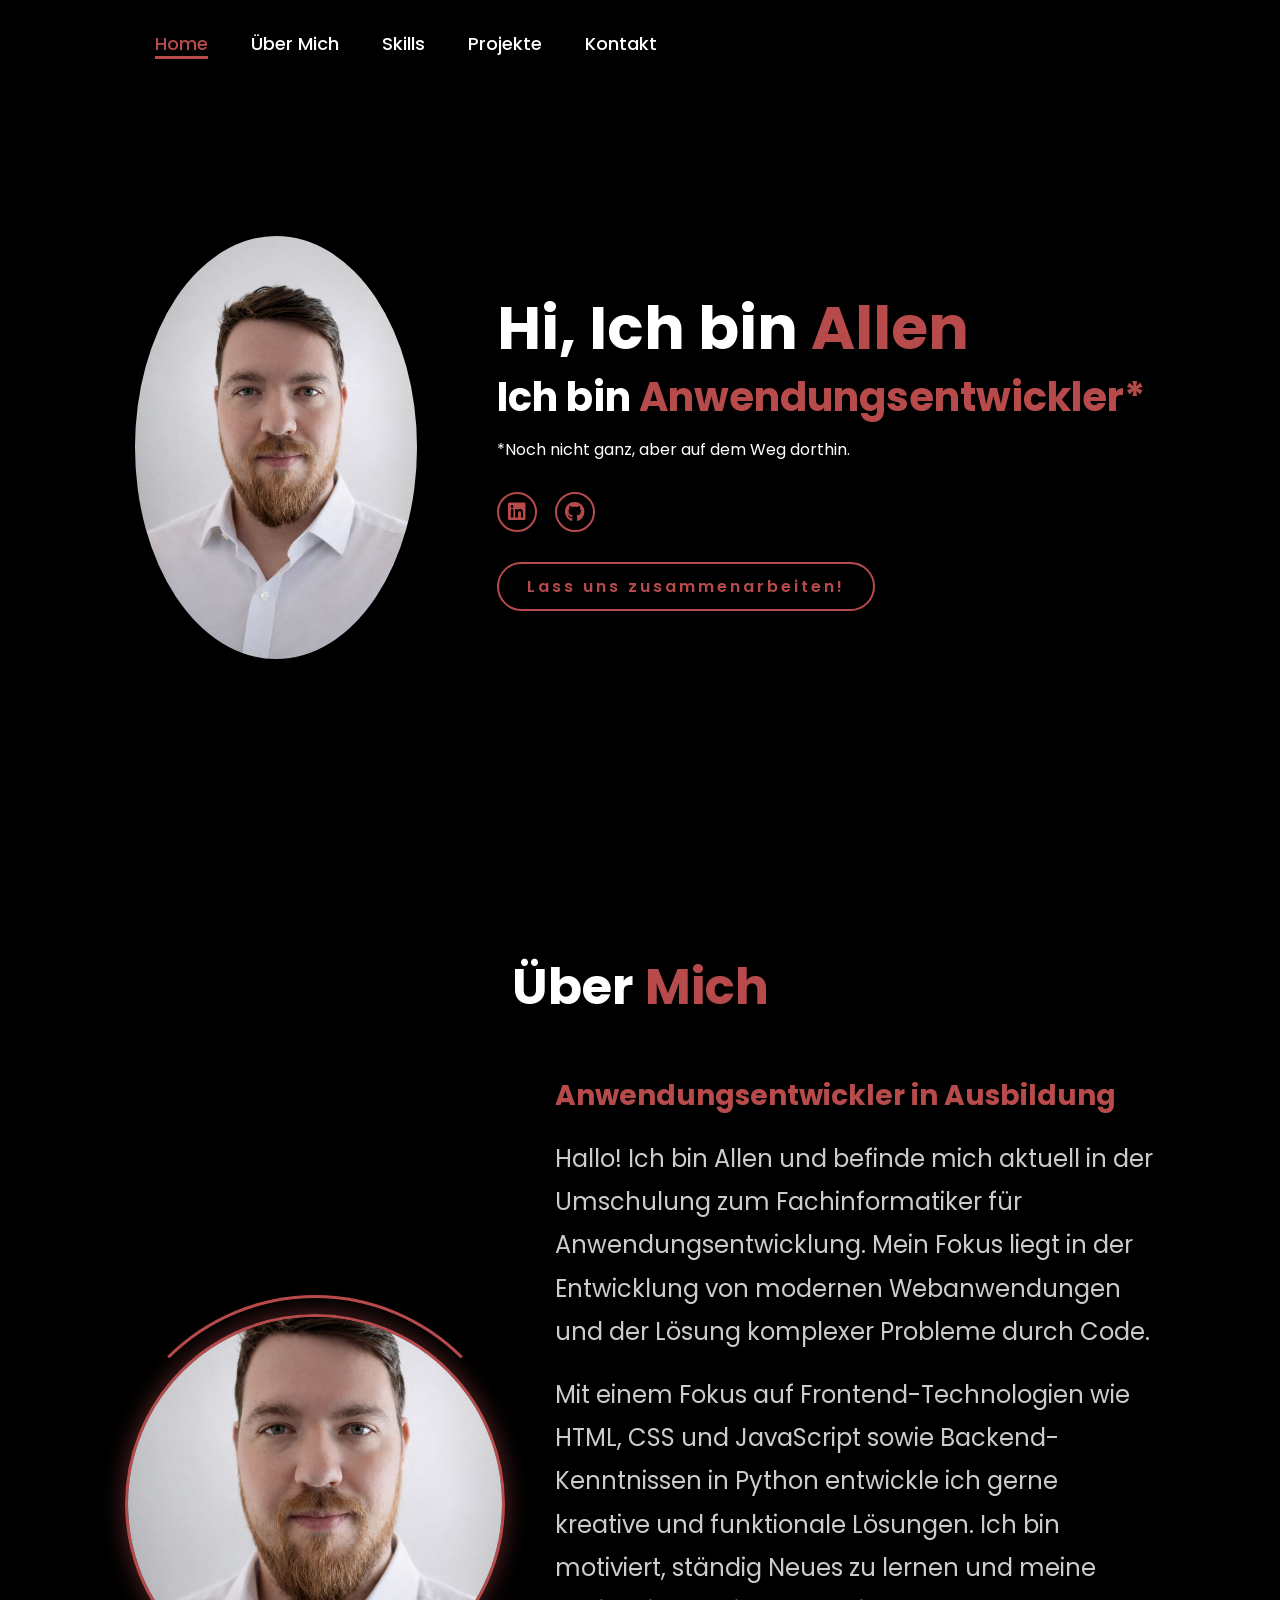
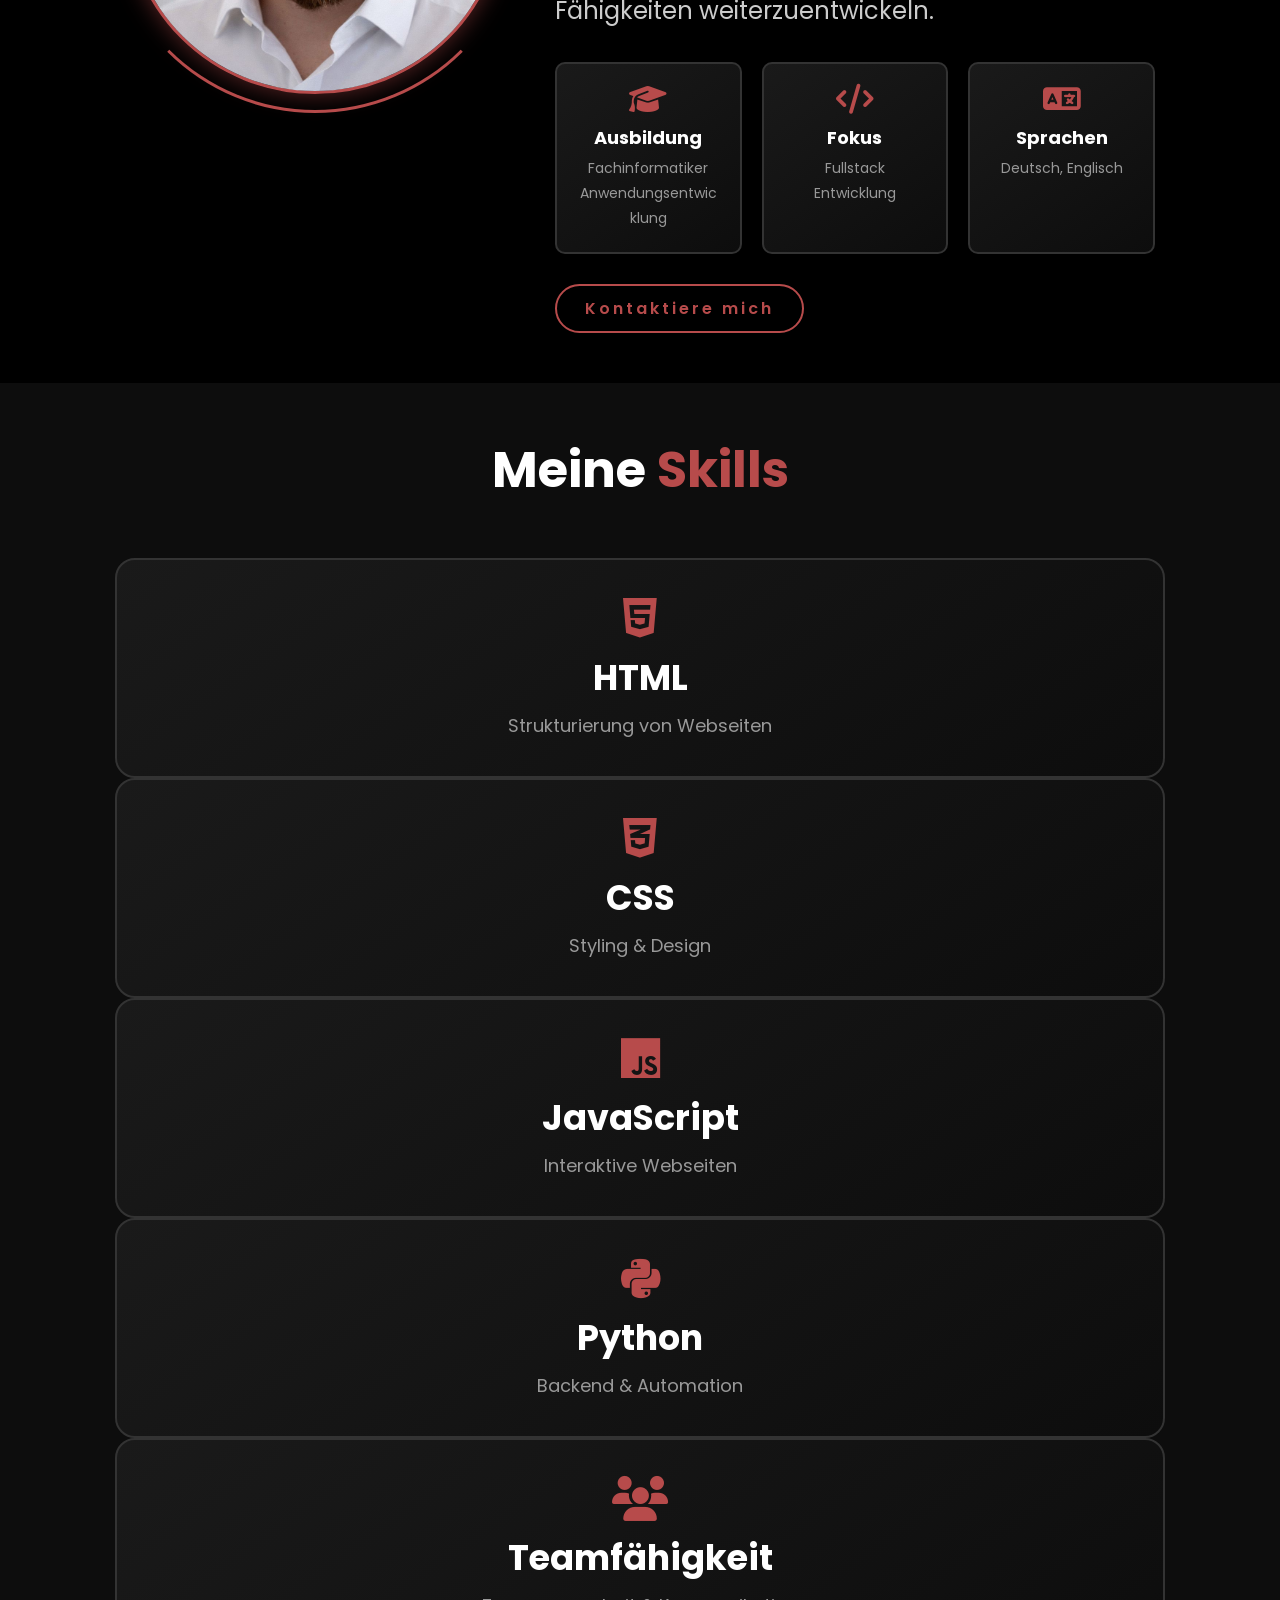
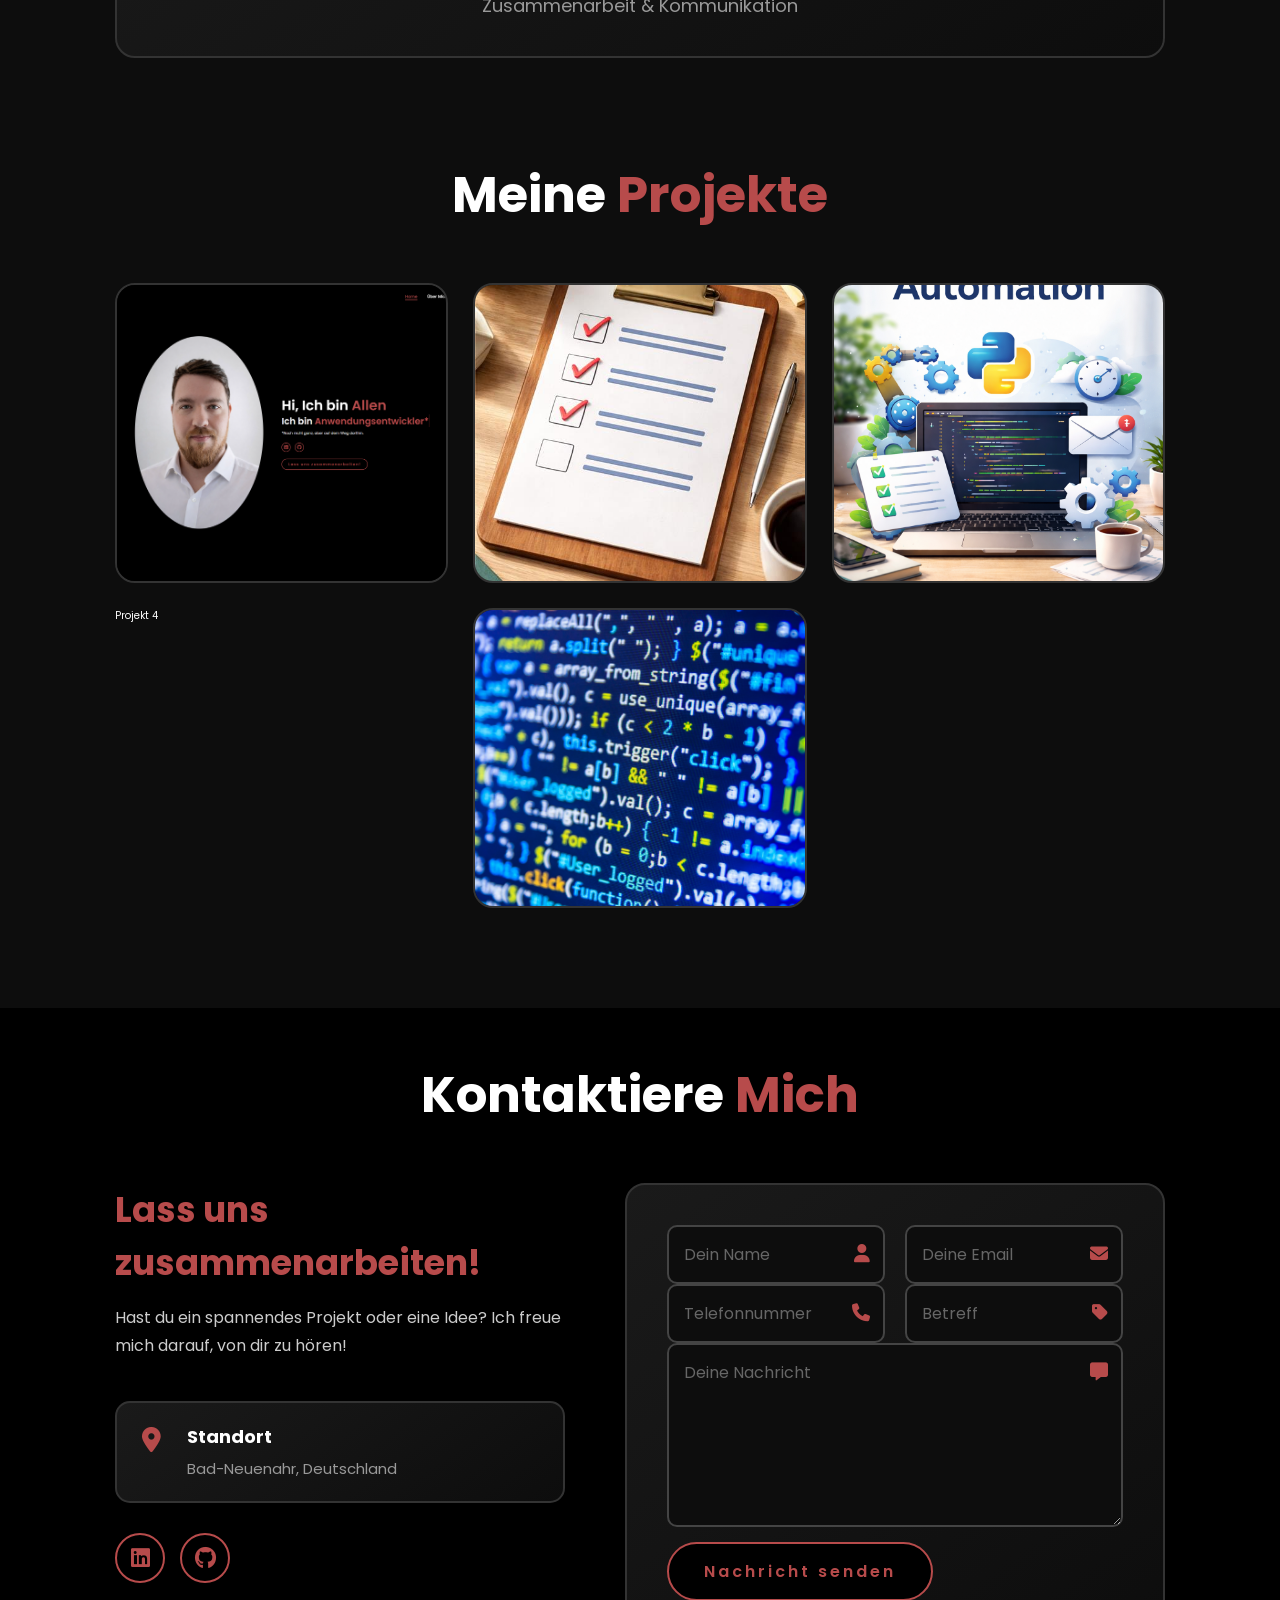
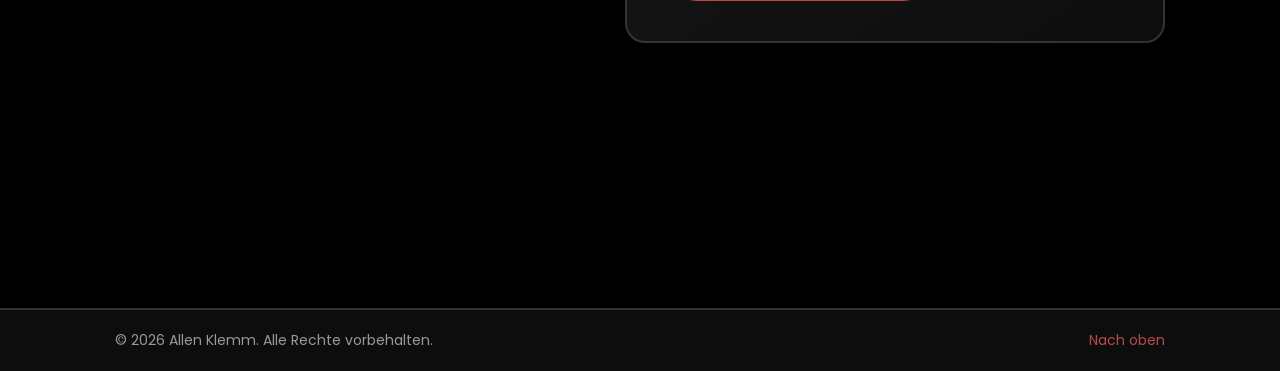
==== index.html @ 0c4bc0e6 "Update project details for AI News Scraper and remove commented logo link" ====
<!DOCTYPE html>
<html lang="de">
    
<head>
    <meta charset="UTF-8">
    <!-- Cookiebot -->
    <script id="Cookiebot" src="https://consent.cookiebot.com/uc.js" data-cbid="4f37562c-a52e-4c9e-8293-e21e7a0b76b9" data-blockingmode="auto" type="text/javascript"></script>
        <!-- Google tag (gtag.js) -->
    <script async src="https://www.googletagmanager.com/gtag/js?id=G-0ZQT8N6VKH"></script>
    <script>
    window.dataLayer = window.dataLayer || [];
    function gtag(){dataLayer.push(arguments);}
    gtag('js', new Date());

    gtag('config', 'G-0ZQT8N6VKH');
</script>
    <meta name="viewport" content="width=device-width, initial-scale=1.0">
    <link rel="stylesheet" href="https://cdnjs.cloudflare.com/ajax/libs/font-awesome/6.5.2/css/all.min.css">
    <link rel="stylesheet" href="style.css">
    <title>Portfolio Website</title>
</head>
<body>
    <header>
         <!-- <a href="#" class="logo">Allen</a> -->

        <nav>
            <a href="#home" class="active">Home</a>
            <a href="#about" >Über Mich</a>
            <a href="#skills" >Skills</a>
            <a href="#projekte" >Projekte</a>
            <a href="#kontakt" >Kontakt</a>
        </nav>
    </header>
    <section class="home" id="home">
        <div class="home-img">
            <img src="Resources/hero.jpg" alt="">
        </div>
        <div class="home-content">
            <h1>Hi, Ich bin <span>Allen</span></h1>
            <h3 class="typing-text">Ich bin <span></span></h3>
            <p>*Noch nicht ganz, aber auf dem Weg dorthin.</p>
            <div class="social-icons">
                <a href="https://www.linkedin.com/in/allen-klemm-3b681b373/" target="_blank"><i class="fa-brands fa-linkedin"></i></a>
                <a href="https://github.com/Voidelele" target="_blank"><i class="fa-brands fa-github"></i></a>
                <!-- <a href="#"><i class="fa-brands fa-x-twitter"></i></a>
                <a href="#"><i class="fa-brands fa-instagram"></i></a> -->
            </div>
            <a href="#kontakt" class="btn">Lass uns zusammenarbeiten!</a>
        </div>
    </section>

    <!-- ==================== Über Mich Section ==================== -->
    <section class="about" id="about">
        <h2 class="heading">Über <span>Mich</span></h2>
        
        <div class="about-container">
            <div class="about-img">
                <img src="Resources/hero.jpg" alt="Über mich">
                <span class="circle-spin"></span>
            </div>
            
            <div class="about-content">
                <h3>Anwendungsentwickler in Ausbildung</h3>
                <p>
                    Hallo! Ich bin Allen und befinde mich aktuell in der Umschulung zum Fachinformatiker 
                    für Anwendungsentwicklung. Mein Fokus liegt in der Entwicklung von modernen 
                    Webanwendungen und der Lösung komplexer Probleme durch Code.
                </p>
                <p>
                    Mit einem Fokus auf Frontend-Technologien wie HTML, CSS und JavaScript sowie 
                    Backend-Kenntnissen in Python entwickle ich gerne kreative und funktionale Lösungen. 
                    Ich bin motiviert, ständig Neues zu lernen und meine Fähigkeiten weiterzuentwickeln.
                </p>
                
                <div class="about-info">
                    <div class="info-box">
                        <i class="fa-solid fa-graduation-cap"></i>
                        <h4>Ausbildung</h4>
                        <p>Fachinformatiker Anwendungsentwicklung</p>
                    </div>
                    <div class="info-box">
                        <i class="fa-solid fa-code"></i>
                        <h4>Fokus</h4>
                        <p>Fullstack Entwicklung</p>
                    </div>
                    <div class="info-box">
                        <i class="fa-solid fa-language"></i>
                        <h4>Sprachen</h4>
                        <p>Deutsch, Englisch</p>
                    </div>
                </div>
                
                <a href="#kontakt" class="btn">Kontaktiere mich</a>
            </div>
        </div>
    </section>

        <!-- Skills Section -->
    <section class="skills" id="skills">
        <h2 class="heading">Meine <span>Skills</span></h2>
        <div class="skill-card" data-percentage="60">
            <div class="card-inner">
                <div class="card-front">
                    <i class="fa-brands fa-html5"></i>
                    <h3>HTML</h3>
                    <p>Strukturierung von Webseiten</p>
                </div>
                <div class="card-back">
                    <div class="percentage-circle" style="--percentage: 60">
                        <svg width="120" height="120">
                            <circle class="circle-bg" cx="50" cy="50" r="45"></circle>
                            <circle class="circle-progress" cx="50" cy="50" r="45"></circle>
                        </svg>
                        <div class="percentage-text">60%</div>
                    </div>
                    <h3>HTML</h3>
                </div>
            </div>
        </div>
            <div class="skill-card" data-percentage="60">
                <div class="card-inner">
                    <div class="card-front">
                        <i class="fa-brands fa-css3-alt"></i>
                        <h3>CSS</h3>
                        <p>Styling & Design</p>
                    </div>
                    <div class="card-back">
                        <div class="percentage-circle" style="--percentage: 60">
                            <svg width="120" height="120">
                                <circle class="circle-bg" cx="50" cy="50" r="45"></circle>
                                <circle class="circle-progress" cx="50" cy="50" r="45"></circle>
                            </svg>
                            <div class="percentage-text">60%</div>
                        </div>
                        <h3>CSS</h3>
                    </div>
                </div>
            </div>
        <div class="skill-card" data-percentage="30">
            <div class="card-inner">
                <div class="card-front">
                    <i class="fa-brands fa-js"></i>
                    <h3>JavaScript</h3>
                    <p>Interaktive Webseiten</p>
                </div>
                <div class="card-back">
                    <div class="percentage-circle" style="--percentage:300">
                        <svg width="120" height="120">
                            <circle class="circle-bg" cx="50" cy="50" r="45"></circle>
                            <circle class="circle-progress" cx="50" cy="50" r="45"></circle>
                        </svg>
                        <div class="percentage-text">30%</div>
                    </div>
                    <h3>JavaScript</h3>
                </div>
            </div>
        </div>
        <div class="skill-card" data-percentage="75">
            <div class="card-inner">
                <div class="card-front">
                    <i class="fa-brands fa-python"></i>
                    <h3>Python</h3>
                    <p>Backend & Automation</p>
                </div>
                <div class="card-back">
                    <div class="percentage-circle" style="--percentage: 75">
                        <svg width="120" height="120">
                            <circle class="circle-bg" cx="50" cy="50" r="45"></circle>
                            <circle class="circle-progress" cx="50" cy="50" r="45"></circle>
                        </svg>
                        <div class="percentage-text">75%</div>
                    </div>
                    <h3>Python</h3>
                </div>
            </div>
        </div>
        <div class="skill-card" data-percentage="90">
            <div class="card-inner">
                <div class="card-front">
                    <i class="fa-solid fa-users"></i>
                    <h3>Teamfähigkeit</h3>
                    <p>Zusammenarbeit & Kommunikation</p>
                </div>
                <div class="card-back">
                    <div class="percentage-circle" style="--percentage: 90">
                        <svg width="120" height="120">
                            <circle class="circle-bg" cx="50" cy="50" r="45"></circle>
                            <circle class="circle-progress" cx="50" cy="50" r="45"></circle>
                        </svg>
                        <div class="percentage-text">90%</div>
                    </div>
                    <h3>Teamfähigkeit</h3>
                </div>
                
            </div>
        </div>
    </section>
    <!-- ==================== Projekte Section ==================== -->
    <section class="projekte" id="projekte">
        <h2 class="heading">Meine <span>Projekte</span></h2>
        
        <div class="projekte-container">
            <!-- Projekt 1 -->
            <div class="projekt-box">
                <img src="Resources/portfolio.png" alt="Projekt 1">
                <div class="projekt-layer">
                    <h4>Portfolio Website</h4>
                    <p>Eine moderne Portfolio-Website mit responsivem Design, entwickelt mit HTML, CSS und JavaScript.</p>
                    <div class="projekt-links">
                        <a href="https://voidelele.github.io/Portfolio/"><i class="fa-solid fa-link"></i></a>
                        <a href="https://github.com/Voidelele/Portfolio"><i class="fa-brands fa-github"></i></a>
                    </div>
                </div>
            </div>
            
            <!-- Projekt 2 -->
            <div class="projekt-box">
                <img src="Resources/todo.png" alt="Projekt 2">
                <div class="projekt-layer">
                    <h4>To-Do App</h4>
                    <p>Eine interaktive To-Do Liste mit lokaler Speicherung, erstellt mit JavaScript und modernem CSS.</p>
                    <div class="projekt-links">
                        <a href="#"><i class="fa-solid fa-link"></i></a>
                        <a href="#"><i class="fa-brands fa-github"></i></a>
                    </div>
                </div>
            </div>
            
            <!-- Projekt 3 -->
            <div class="projekt-box">
                <img src="Resources/python_automation_app.png" alt="Projekt 3">
                <div class="projekt-layer">
                    <h4>Python Automation</h4>
                    <p>Automatisierungs-Scripts für wiederkehrende Aufgaben, entwickelt mit Python.</p>
                    <div class="projekt-links">
                        <a href="#"><i class="fa-solid fa-link"></i></a>
                        <a href="#"><i class="fa-brands fa-github"></i></a>
                    </div>
                </div>
            </div>
            
                Projekt 4 
                <div class="projekt-box">
                <img src="codecode.webp" alt="Projekt 4">
                <div class="projekt-layer">
                    <h4>AI News Scraper</h4>
                    <p>Automatisiertes Python-Tool zur täglichen Aggregation und Filterung von KI-News aus 7 RSS-Quellen. Intelligente Keyword-basierte Filterung, HTML-Parsing und chronologische Sortierung. Geplante Erweiterung um PDF-Export und Text-to-Speech für Podcast-Format.</p>
                    <div class="projekt-links">
                        <a href="#"><i class="fa-solid fa-link"></i></a>
                        <a href="#"><i class="fa-brands fa-github"></i></a>
                    </div>
                </div>
            </div>
            
            <!-- Projekt 5 -->
            <!-- <div class="projekt-box">
                <img src="codecode.webp" alt="Projekt 5">
                <div class="projekt-layer">
                    <h4>Restaurant Website</h4>
                    <p>Eine elegante Restaurant-Website mit Menü, Reservierungssystem und Galerie.</p>
                    <div class="projekt-links">
                        <a href="#"><i class="fa-solid fa-link"></i></a>
                        <a href="#"><i class="fa-brands fa-github"></i></a>
                    </div>
                </div> -->
            </div>
            
            <!-- Projekt 6 -->
            <!-- <div class="projekt-box">
                <img src="codecode.webp" alt="Projekt 6">
                <div class="projekt-layer">
                    <h4>Quiz Game</h4>
                    <p>Ein interaktives Quiz-Spiel mit verschiedenen Kategorien und Score-Tracking.</p>
                    <div class="projekt-links">
                        <a href="#"><i class="fa-solid fa-link"></i></a>
                        <a href="#"><i class="fa-brands fa-github"></i></a>
                    </div>
                </div>
            </div> -->
        </div>
    </section>
    <!-- ==================== Kontakt Section ==================== -->
    <section class="kontakt" id="kontakt">
        <h2 class="heading">Kontaktiere <span>Mich</span></h2>
        
        <div class="kontakt-container">
            <div class="kontakt-info">
                <h3>Lass uns zusammenarbeiten!</h3>
                <p>Hast du ein spannendes Projekt oder eine Idee? Ich freue mich darauf, von dir zu hören!</p>
                
                <div class="info-items">
                     <!-- <div class="info-item">
                        <i class="fa-solid fa-envelope"></i>
                        <div>
                            <h4>Email</h4>
                            <p>deine.email@example.com</p>
                        </div> 
                    </div> -->
                    
                    <!-- <div class="info-item">
                        <i class="fa-solid fa-phone"></i>
                        <div>
                            <h4>Telefon</h4>
                            <p>+49 123 456789</p>
                        </div>
                    </div> -->
                    
                    <div class="info-item">
                        <i class="fa-solid fa-location-dot"></i>
                        <div>
                            <h4>Standort</h4>
                            <p>Bad-Neuenahr, Deutschland</p>
                        </div>
                    </div>
                </div>
                
                <div class="kontakt-social">
                    <a href="https://www.linkedin.com/in/allen-klemm-3b681b373/" target="_blank"><i class="fa-brands fa-linkedin"></i></a>
                    <a href="https://github.com/Voidelele" target="_blank"><i class="fa-brands fa-github"></i></a>
                    <!-- <a href="#"><i class="fa-brands fa-x-twitter"></i></a>
                    <a href="#"><i class="fa-brands fa-instagram"></i></a> -->
                </div>
            </div>

            <div class="kontakt-form">
                <form action="https://formspree.io/f/mdaggqqa" method="POST" autocomplete="on"></form>
                    <div class="input-group">
                        <div class="input-box">
                            <input type="text" name="name" autocomplete="name" placeholder="Dein Name" required>
                            <i class="fa-solid fa-user"></i>
                        </div>
                        
                        <div class="input-box">
                            <input type="email" name="email" autocomplete="email" placeholder="Deine Email" required>
                            <i class="fa-solid fa-envelope"></i>
                        </div>
                    </div>
                    
                    <div class="input-group">
                        <div class="input-box">
                            <input type="tel" name="phone" autocomplete="tel" placeholder="Telefonnummer">
                            <i class="fa-solid fa-phone"></i>
                        </div>
                        
                        <div class="input-box">
                            <input type="text" name="subject" autocomplete="off" placeholder="Betreff">
                            <i class="fa-solid fa-tag"></i>
                        </div>
                    </div>
                    
                    <div class="input-box textarea-box">
                        <textarea name="message" placeholder="Deine Nachricht" rows="6" required></textarea>
                        <i class="fa-solid fa-message"></i>
                    </div>
                    
                    <button type="submit" class="btn">Nachricht senden</button>
                </form>
            </div>  
        </div>
    </section>
    
    <!-- ==================== Footer ==================== -->
    <footer class="footer">
        <div class="footer-content">
            <p>&copy; 2026 Allen Klemm. Alle Rechte vorbehalten.</p>
            <div class="footer-links">
                <a href="#home">Nach oben</a>
            </div>
        </div>
    </footer>
<script>
        // Prevent default link behavior
        document.querySelectorAll('nav a').forEach(link => {
            link.addEventListener('click', function(e) {
                e.preventDefault();
                const targetId = this.getAttribute('href');
                const targetSection = document.querySelector(targetId);
                
                if (targetSection) {
                    targetSection.scrollIntoView({ behavior: 'smooth' });
                }
            });
        });
        
        // Für Touch-Geräte: Toggle beim Antippen
        document.querySelectorAll('.skill-card').forEach(card => {
            card.addEventListener('click', function() {
                if (window.innerWidth <= 768) {
                    this.classList.toggle('flipped');
                }
            });
        });
        
        // Active Navigation beim Scrollen
        const sections = document.querySelectorAll('section');
        const navLinks = document.querySelectorAll('nav a');
        
        window.addEventListener('scroll', () => {
            let current = '';
            
            sections.forEach(section => {
                const sectionTop = section.offsetTop;
                const sectionHeight = section.clientHeight;
                
                if (scrollY >= (sectionTop - 200)) {
                    current = section.getAttribute('id');
                }
            });
            
            navLinks.forEach(link => {
                link.classList.remove('active');
                if (link.getAttribute('href').includes(current)) {
                    link.classList.add('active');
                }
            });
        });
    </script>
</body>
</html>
</body>
</html>
---- style.css ----
@import url('https://fonts.googleapis.com/css2?family=Poppins:wght@100;200;300;400;500;600&display=swap');

*{
    margin: 0;
    padding: 0;
    box-sizing: border-box;
    text-decoration: none;
    border: none;
    outline: none;
    font-family: 'Poppins', sans-serif;
}

html{
    font-size: 62.5%;
    scroll-behavior: smooth;
}

body{
    width: 100%;
    height: 100vh;
    overflow-x: hidden;
    background-color: black;
    color: white;
}

header{
    margin-top: 20px;
    position: fixed;
    top: 0;
    left: 0;
    width: 100%;
    padding: 1rem 9%;
    background-color: transparent;
    filter: drop-shadow(10px);
    display: flex;
    justify-content: space-between;
    align-items: center;
    z-index: 100;
}

.logo{
    font-size: 3rem;
    color: #b74b4b;
    font-weight: 800;
    cursor: pointer;
    transition: 0.5s ease;
}

.logo:hover{
    transform: scale(1.1);
}

nav a{
    font-size: 1.8rem;
    color: white;
    margin-left: 4rem;
    font-weight: 500;
    transition: 0.3s ease;
    border-bottom: 3px solid transparent;
}

nav a:hover,
nav a.active{
    color: #b74b4b;
    border-bottom: 3px solid #b74b4b;
}

@media(max-width:995px){
    nav{
        position: absolute;
        display: none;
        top: 0;
        right: 0;
        width: 40%;
        border-left: 3px solid #b74b4b;
        border-bottom: 3px solid #b74b4b;
        border-bottom-left-radius: 2rem;
        padding: 1rem solid;
        background-color: #161616;
        border-top: 0.1rem solid rgba(0,0,0,0.1);
    }

    nav.active{
        display: block;
    }

    nav a{
        display: block;
        font-size: 2rem;
        margin: 3rem 0;
    }

    nav a:hover,
    nav a.active{
        padding: 1rem;
        border-radius: 0.5rem;
        border-bottom: 0.5rem solid #b74b4b;
    }
}

section{
    min-height: 100vh;
    padding: 5rem 9% 5rem;
}

.home{
    display: flex;
    justify-content: center;
    align-items: center;
    gap: 8rem;
    background-color: black;
}

.home .home-content h1{
    font-size: 6rem;
    font-weight: 700;
    line-height: 1.3;
}

span{
    color: #b74b4b;
}

.home-content h3{
    font-size: 4rem;
    margin-bottom: 1rem;
    font-weight: 700;
}

.home-content p{
    font-size: 1.6rem;
}

.home-img{
    border-radius: 50%;
}

.home-img img{
    position: relative;
    width: 22vw;
    border-radius: 50%;
    box-shadow: 0 0 25px solid #b74b4b;
    cursor: pointer;
    transition: 0.2s linear;
}

.home-img img:hover{
    font-size: 1.8rem;
    font-weight: 500;
}

.social-icons a{
    display: inline-flex;
    justify-content: center;
    align-items: center;
    width: 4rem;
    height: 4rem;
    background-color: transparent;
    border: 0.2rem solid #b74b4b;
    font-size: 2rem;
    border-radius: 50%;
    margin: 3rem 1.5rem 3rem 0;
    transition: 0.3s ease;
    color: #b74b4b;
}

.social-icons a:hover{
    color: black;
    transform: scale(1.3) translateY(-5px);
    background-color: #b74b4b;
    box-shadow: 0  0 25px #b74b4b;
}

.btn{
    display: inline-block;
    padding: 1rem 2.8rem;
    background-color: black;
    border-radius: 4rem;
    font-size: 1.6rem;
    color: #b74b4b;
    letter-spacing: 0.3rem;
    font-weight: 600;
    border: 2px solid #b74b4b;
    transition: 0.3s ease;
    cursor: pointer;
}

.btn:hover{
    transform: scale3d(1.03);
    background-color: #b74b4b;
    color: black;
    box-shadow: 0 0 25px #b74b4b;
}

.typing-text{
    font-size: 34px;
    font-weight: 600;
    min-width: 280px;
}

.typing-text span{
    position: relative;
}

.typing-text span::before{
    content: "Anwendungsentwickler*";
    color: #b74b4b;
    animation: words 20s infinite;
}

.typing-text span::after{
    content: "";
    background-color: black;
    position: absolute;
    width: calc(100% + 8px);
    height: 100%;
    border-left: 3px solid black;
    right: -8;
    animation: cursor 0.6s infinite;
}

@keyframes cursor{
    to{
        border-left: 3px solid #b74b4b;
    }
}

/*  @keyframes words{
    0%, 20%{
        content: "In der Umschulung";
    }
    21%, 40%{
        content: "zum";
    }
    41%, 60%{
        content: "Fachinformatiker";
    }
    61%, 80%{
        content: "Anwendungsentwicklung";
    }
    81%, 100%{
        content: "";
    } 

    }  */


@media (max-width: 1000px){
    .home{
        gap: 4rem;
    }
}

@media(max-width:995px){
    .home{
        flex-direction: column;
        margin: 5rem 2rem;
        text-align: center;  
    }

    .home .home-content h3{
        font-size: 2.5rem;
    }

    .home-content h1{
        font-size: 5rem;
    }
    
    .home-content{
        display: flex;  
        flex-direction: column;  
        align-items: center;  
    }

    .home-img img{
        width: 60vw;
        margin-top: 4rem;
    }
}
/* ==================== Über Mich Section ==================== */
.about {
    background-color: black;
}

.about-container {
    display: flex;
    justify-content: center;
    align-items: center;
    gap: 5rem;
}

.about-img {
    position: relative;
    width: 35vw;
    height: 35vw;
    max-width: 380px;
    max-height: 380px;
}

.about-img img {
    width: 100%;
    height: 100%;
    border-radius: 50%;
    object-fit: cover;
    border: 3px solid #b74b4b;
    box-shadow: 0 0 25px rgba(183, 75, 75, 0.5);
}

.circle-spin {
    position: absolute;
    top: 50%;
    left: 50%;
    transform: translate(-50%, -50%);
    width: 110%;
    height: 110%;
    border-radius: 50%;
    border: 3px solid transparent;
    border-top: 3px solid #b74b4b;
    border-bottom: 3px solid #b74b4b;
    animation: spin 8s linear infinite;
}

@keyframes spin {
    0% {
        transform: translate(-50%, -50%) rotate(0deg);
    }
    100% {
        transform: translate(-50%, -50%) rotate(360deg);
    }
}

.about-content {
    flex: 1;
    max-width: 600px;
}

.about-content h3 {
    font-size: 2.8rem;
    margin-bottom: 2rem;
    color: #b74b4b;
}

.about-content p {
    font-size: 2.4rem;
    margin-bottom: 2rem;
    line-height: 1.8;
    color: #ccc;
}

.about-info {
    display: grid;
    grid-template-columns: repeat(auto-fit, minmax(150px, 1fr));
    gap: 2rem;
    margin: 3rem 0;
}

.info-box {
    background: linear-gradient(145deg, #1a1a1a, #0d0d0d);
    padding: 2rem;
    border-radius: 1rem;
    border: 2px solid #333;
    text-align: center;
    transition: 0.3s ease;
}

.info-box:hover {
    border-color: #b74b4b;
    transform: translateY(-5px);
    box-shadow: 0 0 20px rgba(183, 75, 75, 0.3);
}

.info-box i {
    font-size: 3rem;
    color: #b74b4b;
    margin-bottom: 1rem;
}

.info-box h4 {
    font-size: 1.8rem;
    margin-bottom: 0.5rem;
}

.info-box p {
    font-size: 1.4rem;
    color: #999;
    margin: 0;
    word-wrap: break-word;
    overflow-wrap: break-word;
    hyphens: auto;
}

/* Responsive für Über Mich */
@media (max-width: 995px) {
    .about-container {
        flex-direction: column;
        gap: 3rem;
    }
    
    .about-img {
        width: 60vw;
        height: 60vw;
    }
    
    .about-content h3 {
        font-size: 2.5rem;
    }
    
    .about-info {
        grid-template-columns: 1fr;
    }
}

/* Skills Section */
.skills {
    background-color: #0d0d0d;
}

.heading {
    font-size: 5rem;
    text-align: center;
    margin-bottom: 5rem;
}

.skills-container {
    display: grid;
    grid-template-columns: repeat(3, 1fr);
    gap: 2.5rem;
    max-width: 1200px;
    margin: 0 auto;
}

.skill-card {
    position: relative;
    height: 220px;
    perspective: 1000px;
}

.card-inner {
    position: relative;
    width: 100%;
    height: 100%;
    transition: transform 1s;
    transform-style: preserve-3d;
}

.skill-card:hover .card-inner,
.skill-card.flipped .card-inner {
    transform: rotateX(180deg);
}

.card-front,
.card-back {
    position: absolute;
    width: 100%;
    height: 100%;
    backface-visibility: hidden;
    border-radius: 2rem;
    display: flex;
    flex-direction: column;
    justify-content: center;
    align-items: center;
    padding: 3rem 2rem;
}

.card-front {
    background: linear-gradient(145deg, #1a1a1a, #0d0d0d);
    border: 2px solid #333;
    transition: border 0.3s ease;
}

.skill-card:hover .card-front {
    border: 2px solid #b74b4b;
    box-shadow: 0 0 30px rgba(183, 75, 75, 0.3);
}

.card-front i {
    font-size: 4.5rem;
    color: #b74b4b;
    margin-bottom: 1rem;
}

.card-front h3 {
    font-size: 3.5rem;
    margin-bottom: 0.8rem;
}

.card-front p {
    font-size: 1.8rem;
    color: #999;
    text-align: center;
}

.card-back {
    background: linear-gradient(145deg, #b74b4b, #8f3939);
    transform: rotateX(180deg);
    border: 2px solid #b74b4b;
    box-shadow: 0 0 30px rgba(183, 75, 75, 0.5);
}

.percentage-circle {
    position: relative;
    width: 100px;
    height: 100px;
    margin-bottom: 1.5rem;
}

.percentage-circle svg {
    transform: rotate(-90deg);
    width: 100px;
    height: 100px;
}

.percentage-circle circle {
    fill: none;
    stroke-width: 10;
}

.circle-bg {
    stroke: rgba(255, 255, 255, 0.1);
}

.circle-progress {
    stroke: white;
    stroke-linecap: round;
    stroke-dasharray: 282.743;
    stroke-dashoffset: 282.743;
    transition: stroke-dashoffset 0.6s ease;
}

.skill-card:hover .circle-progress,
.skill-card.flipped .circle-progress {
    stroke-dashoffset: calc(282.743 - (282.743 * var(--percentage)) / 100);
}

.percentage-text {
    position: absolute;
    top: 50%;
    left: 50%;
    transform: translate(-50%, -50%);
    font-size: 2.5rem;
    font-weight: 700;
    color: white;
}

.card-back h3 {
    font-size: 2.4rem;
    color: white;
    font-weight: 600;
}

/* Responsive für Skills */
@media (max-width: 768px) {
    .heading {
        font-size: 3.5rem;
    }
    
    .skills-container {
        grid-template-columns: repeat(2, 1fr);
        gap: 2rem;
    }
}

@media (max-width: 500px) {
    .skills-container {
        grid-template-columns: 1fr;
    }
}

/* ==================== Projekte Section ==================== */
.projekte {
    background-color: #0d0d0d;
}

.projekte-container {
    display: grid;
    grid-template-columns: repeat(3, 1fr);
    gap: 2.5rem;
    max-width: 1200px;
    margin: 0 auto;
}

.projekt-box {
    position: relative;
    border-radius: 2rem;
    overflow: hidden;
    height: 300px;
    cursor: pointer;
    border: 2px solid #333;
    transition: 0.3s ease;
}

.projekt-box:hover {
    border-color: #b74b4b;
    box-shadow: 0 0 30px rgba(183, 75, 75, 0.4);
    transform: scale(1.02);
}

.projekt-box img {
    width: 100%;
    height: 100%;
    object-fit: cover;
    transition: 0.5s ease;
    filter: brightness(1);
}

.projekt-box:hover img {
    transform: scale(1.1);
    filter: brightness(0.25);
}

.projekt-layer {
    position: absolute;
    bottom: 0;
    left: 0;
    width: 100%;
    height: 100%;
    background: transparent;
    display: flex;
    flex-direction: column;
    justify-content: flex-end;
    align-items: center;
    text-align: center;
    padding: 0 4rem 4rem;
    opacity: 0;
    transition: 0.5s ease;
}

.projekt-box:hover .projekt-layer {
    opacity: 1;
}

.projekt-layer h4 {
    font-size: 2.5rem;
    color: white;
    margin-bottom: 1rem;
}

.projekt-layer p {
    font-size: 1.4rem;
    color: #ccc;
    margin-bottom: 2rem;
    line-height: 1.6;
}

.projekt-links {
    display: flex;
    gap: 1.5rem;
}

.projekt-links a {
    display: inline-flex;
    justify-content: center;
    align-items: center;
    width: 5rem;
    height: 5rem;
    background-color: white;
    border-radius: 50%;
    transition: 0.3s ease;
}

.projekt-links a i {
    font-size: 2rem;
    color: #b74b4b;
}

.projekt-links a:hover {
    background-color: #b74b4b;
    transform: scale(1.2);
}

.projekt-links a:hover i {
    color: white;
}

/* Responsive für Projekte */
@media (max-width: 995px) {
    .projekte-container {
        grid-template-columns: repeat(2, 1fr);
    }
}

@media (max-width: 600px) {
    .projekte-container {
        grid-template-columns: 1fr;
    }
    
    .projekt-layer {
        padding: 0 2rem 2rem;
    }
    
    .projekt-layer h4 {
        font-size: 2rem;
    }
    
    .projekt-layer p {
        font-size: 1.2rem;
    }
}

/* ==================== Kontakt Section ==================== */
.kontakt {
    background-color: black;
}

.kontakt-container {
    display: grid;
    grid-template-columns: 1fr 1.2fr;
    gap: 6rem;
    align-items: start;
    max-width: 1400px;
    margin: 0 auto;
}

.kontakt-info h3 {
    font-size: 3.5rem;
    color: #b74b4b;
    margin-bottom: 1.5rem;
}

.kontakt-info > p {
    font-size: 1.6rem;
    color: #ccc;
    margin-bottom: 4rem;
    line-height: 1.8;
}

.info-items {
    display: flex;
    flex-direction: column;
    gap: 2rem;
    margin-bottom: 3rem;
}

.info-item {
    display: flex;
    align-items: flex-start;
    gap: 2rem;
    background: linear-gradient(145deg, #1a1a1a, #0d0d0d);
    padding: 2rem 2.5rem;
    border-radius: 1.5rem;
    border: 2px solid #333;
    transition: 0.3s ease;
}

.info-item:hover {
    border-color: #b74b4b;
    transform: translateX(10px);
    box-shadow: 0 0 20px rgba(183, 75, 75, 0.3);
}

.info-item i {
    font-size: 2.5rem;
    color: #b74b4b;
    min-width: 2.5rem;
    margin-top: 0.5rem;
}

.info-item div {
    flex: 1;
}

.info-item h4 {
    font-size: 1.8rem;
    margin-bottom: 0.8rem;
    color: white;
}

.info-item p {
    font-size: 1.5rem;
    color: #999;
    margin: 0;
    line-height: 1.5;
}

.kontakt-social {
    display: flex;
    gap: 1.5rem;
    margin-top: 2rem;
}

.kontakt-social a {
    display: inline-flex;
    justify-content: center;
    align-items: center;
    width: 5rem;
    height: 5rem;
    background-color: transparent;
    border: 0.2rem solid #b74b4b;
    font-size: 2.2rem;
    border-radius: 50%;
    color: #b74b4b;
    transition: 0.3s ease;
}

.kontakt-social a:hover {
    color: black;
    transform: scale(1.2) translateY(-5px);
    background-color: #b74b4b;
    box-shadow: 0 0 25px #b74b4b;
}

.kontakt-form {
    background: linear-gradient(145deg, #1a1a1a, #0d0d0d);
    padding: 4rem;
    border-radius: 2rem;
    border: 2px solid #333;
}

.kontakt-form form {
    display: flex;
    flex-direction: column;
    gap: 2rem;
}

.input-group {
    display: grid;
    grid-template-columns: 1fr 1fr;
    gap: 2rem;
}

.input-box {
    position: relative;
}

.input-box input,
.textarea-box textarea {
    width: 100%;
    padding: 1.5rem 4.5rem 1.5rem 1.5rem;
    font-size: 1.6rem;
    color: white;
    background-color: #0d0d0d;
    border: 2px solid #444;
    border-radius: 1rem;
    outline: none;
    transition: 0.3s ease;
}

.input-box input::placeholder,
.textarea-box textarea::placeholder {
    color: #666;
}

.input-box input:focus,
.textarea-box textarea:focus {
    border-color: #b74b4b;
    box-shadow: 0 0 15px rgba(183, 75, 75, 0.3);
}

.input-box i,
.textarea-box i {
    position: absolute;
    right: 1.5rem;
    top: 50%;
    transform: translateY(-50%);
    font-size: 1.8rem;
    color: #b74b4b;
}

.textarea-box {
    position: relative;
    grid-column: 1 / -1;
}

.textarea-box i {
    top: 2rem;
    transform: none;
}

.textarea-box textarea {
    resize: vertical;
    min-height: 180px;
}

.kontakt-form .btn {
    margin-top: 1rem;
    align-self: flex-start;
    padding: 1.5rem 3.5rem;
}

/* Responsive für Kontakt */
@media (max-width: 1200px) {
    .kontakt-container {
        gap: 4rem;
    }
}

@media (max-width: 995px) {
    .kontakt-container {
        grid-template-columns: 1fr;
        gap: 4rem;
    }
    
    .kontakt-form {
        padding: 3rem 2rem;
    }
    
    .input-group {
        grid-template-columns: 1fr;
    }
}

@media (max-width: 600px) {
    .kontakt-info h3 {
        font-size: 2.5rem;
    }
    
    .info-item {
        padding: 2rem;
    }
    
    .kontakt-form {
        padding: 2.5rem 1.5rem;
    }
}


/* ==================== Footer ==================== */
.footer {
    background-color: #0d0d0d;
    padding: 2rem 9%;
    border-top: 2px solid #333;
}

.footer-content {
    display: flex;
    justify-content: space-between;
    align-items: center;
    flex-wrap: wrap;
}

.footer-content p {
    font-size: 1.4rem;
    color: #999;
}

.footer-links a {
    font-size: 1.4rem;
    color: #b74b4b;
    transition: 0.3s ease;
}

.footer-links a:hover {
    color: white;
}

/* Responsive für Kontakt */
@media (max-width: 995px) {
    .kontakt-container {
        grid-template-columns: 1fr;
        gap: 3rem;
    }
    
    .input-group {
        grid-template-columns: 1fr;
    }
    
    .footer-content {
        flex-direction: column;
        gap: 1rem;
        text-align: center;
    }
}
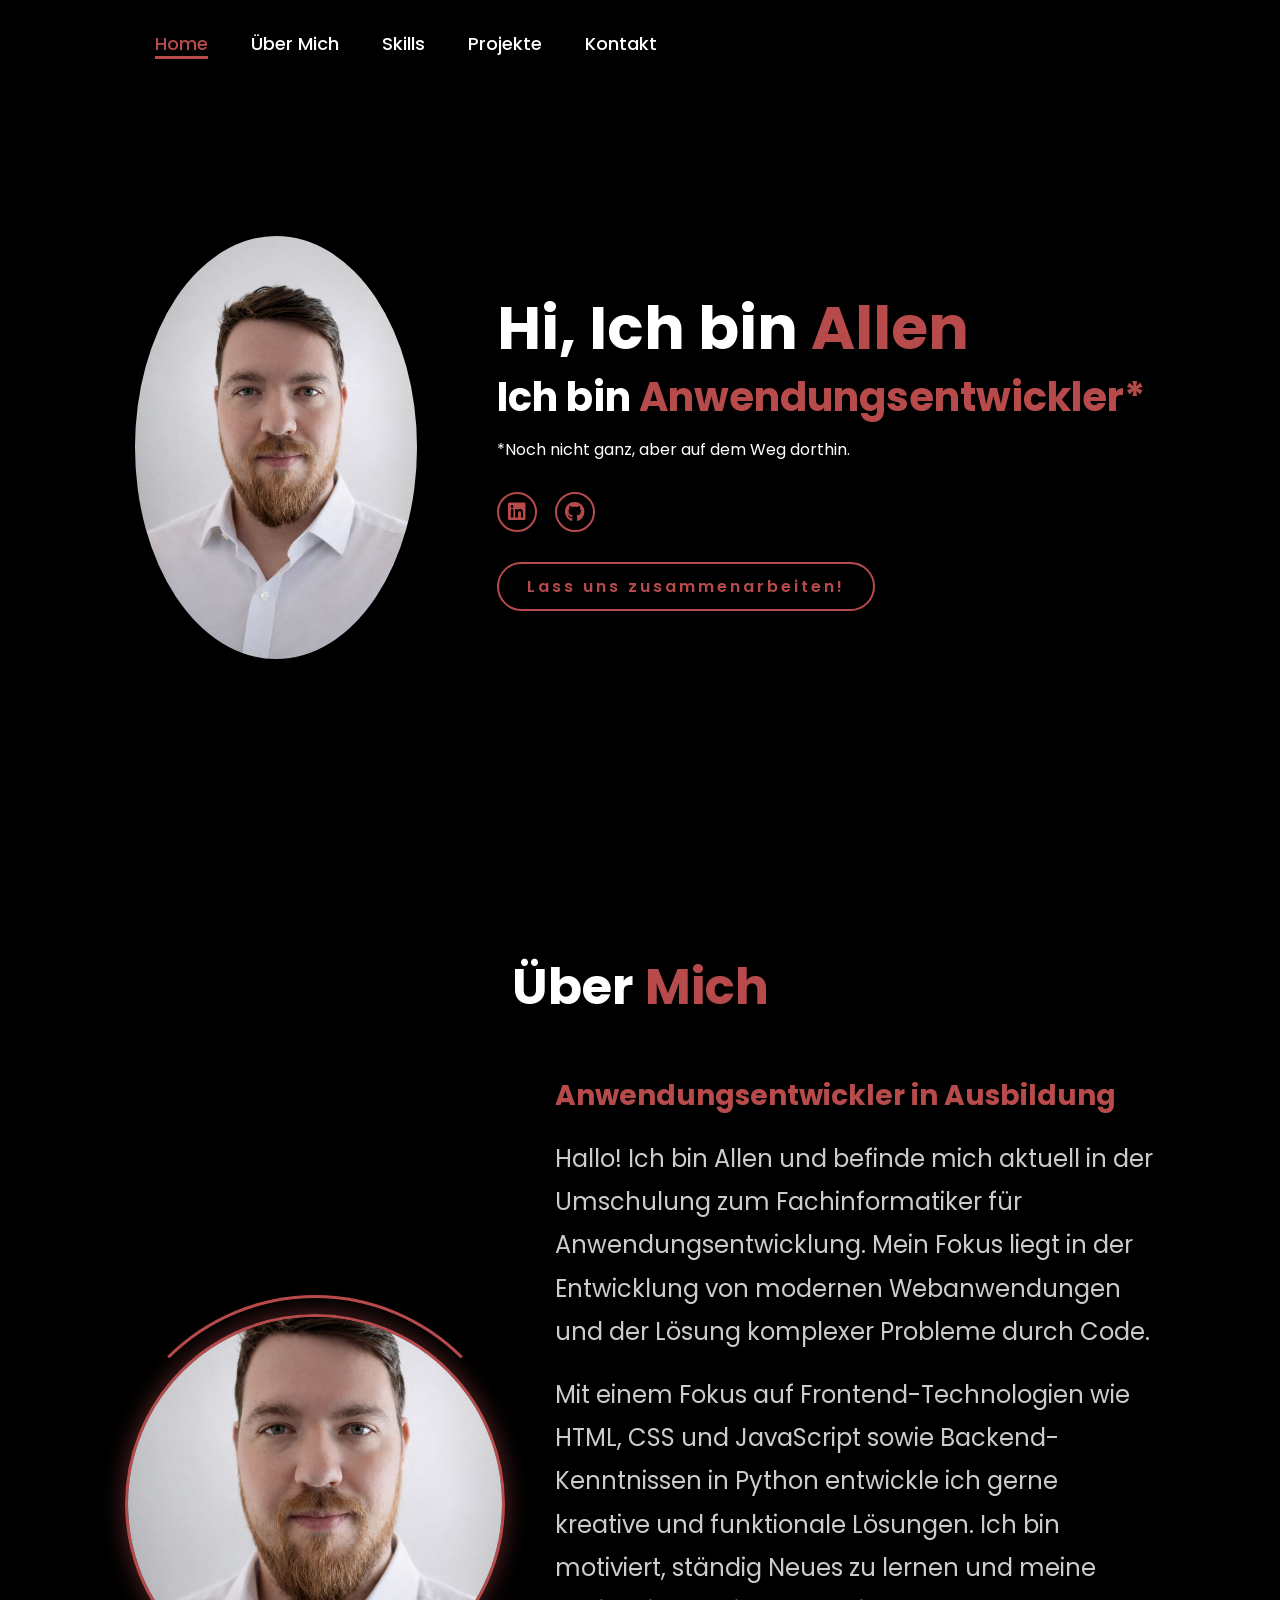
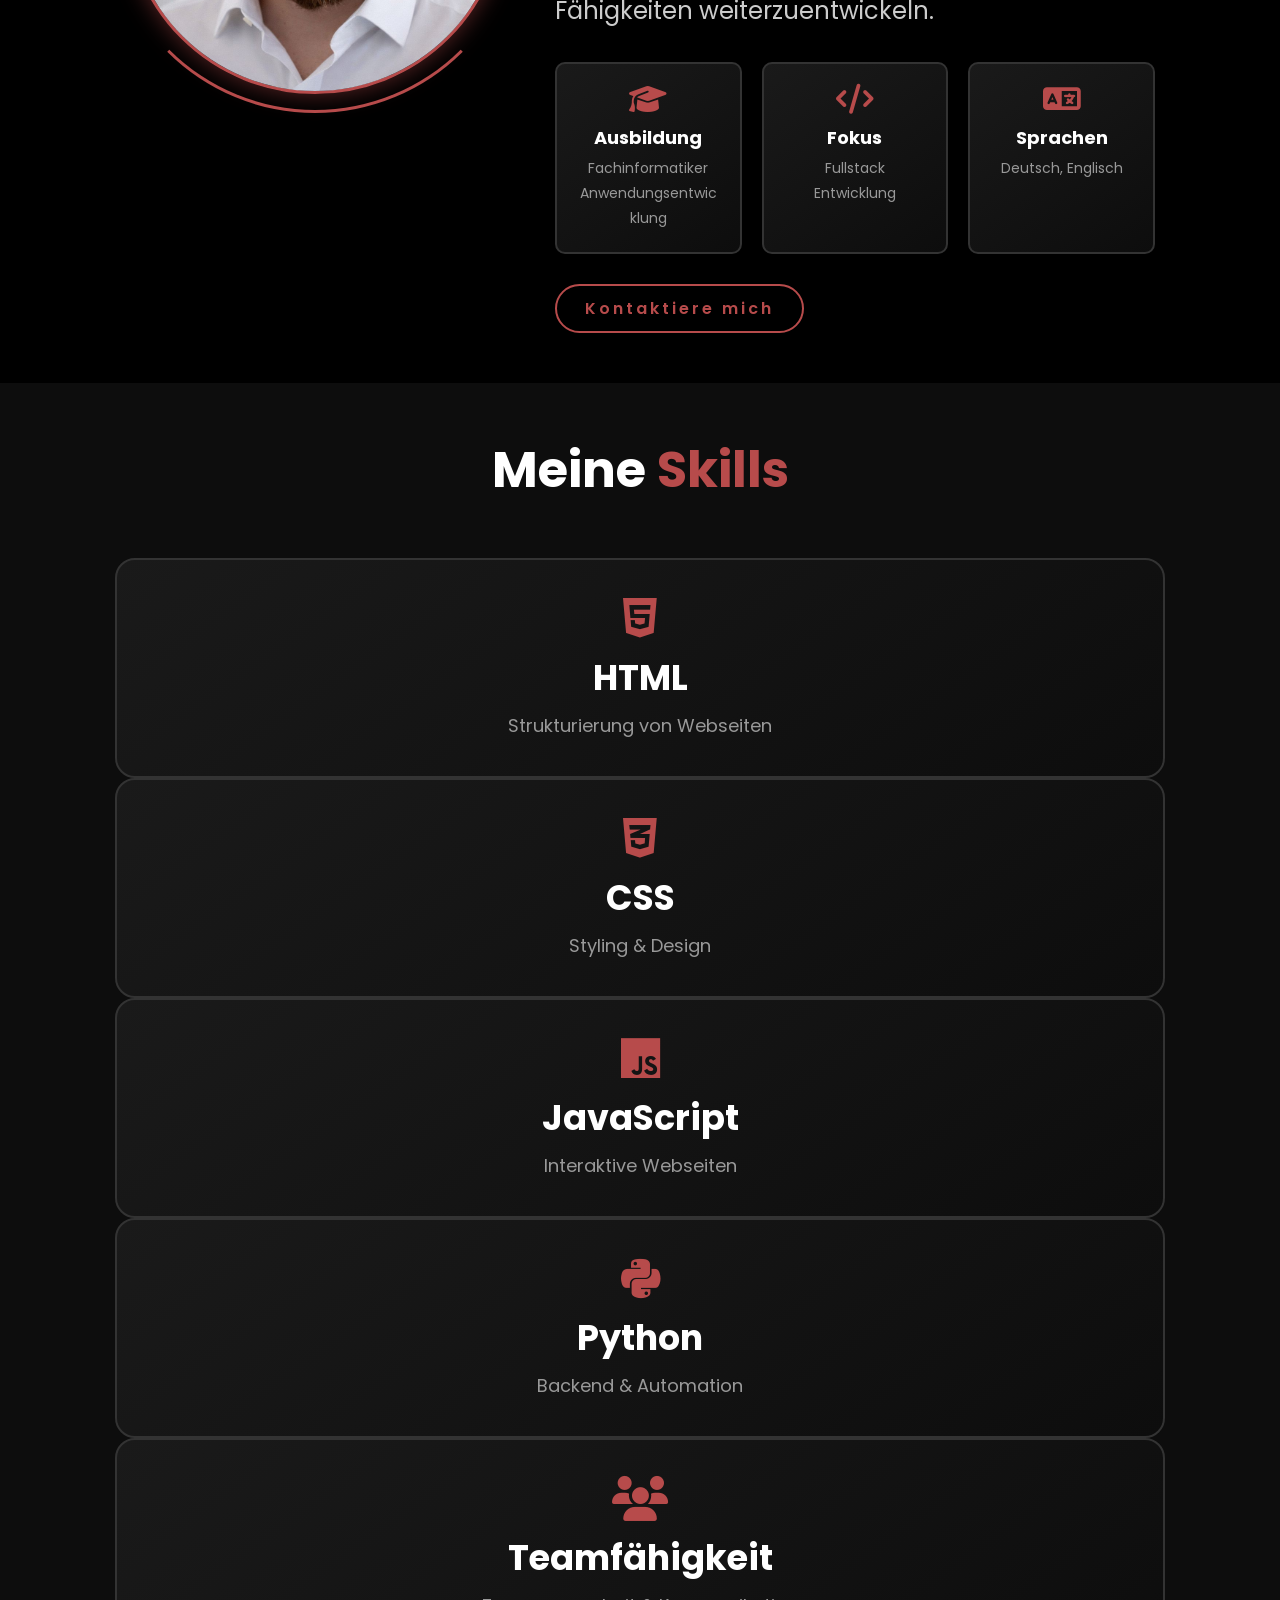
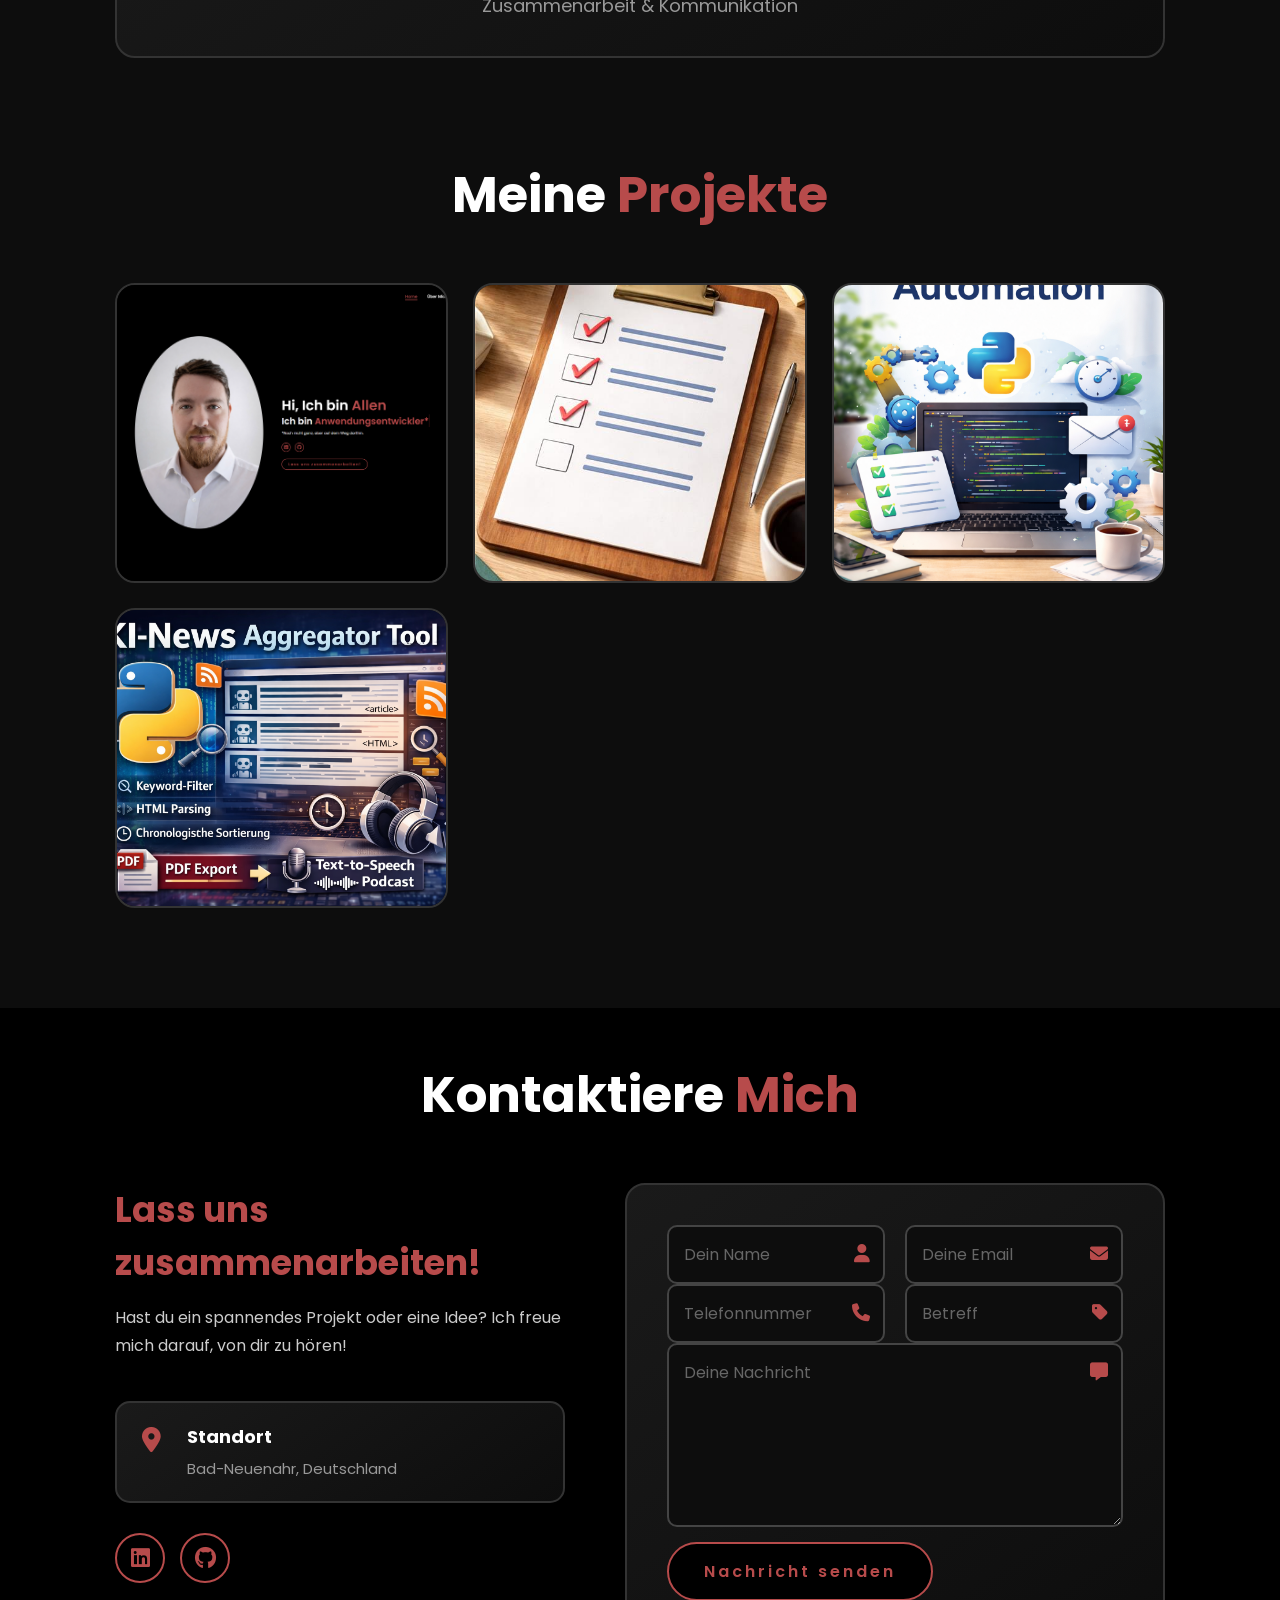
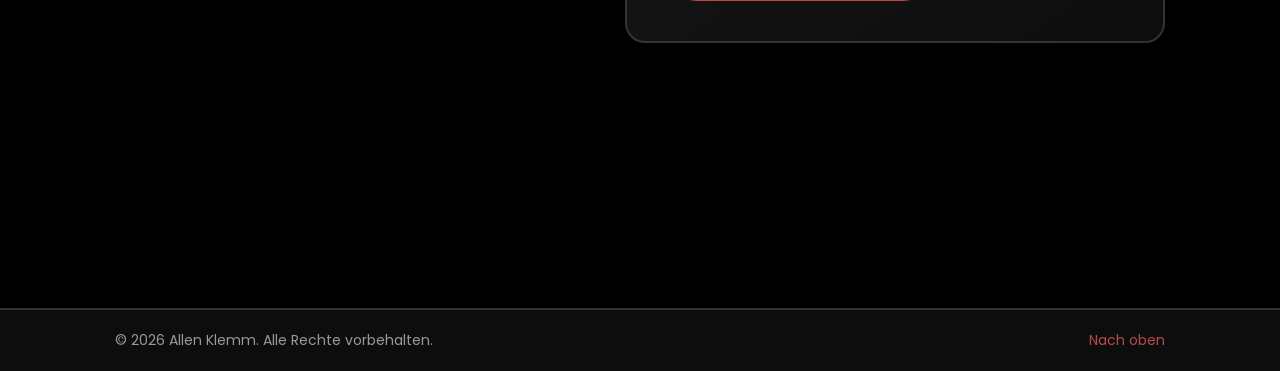
==== commit da025eca: "Add AI News Aggregator image and update project link in index.html" ====
--- a/index.html
+++ b/index.html
@@ -239,15 +239,15 @@
                 </div>
             </div>
             
-                Projekt 4 
+                <!-- Projekt 4  -->
                 <div class="projekt-box">
-                <img src="codecode.webp" alt="Projekt 4">
+                <img src="Resources/AI_news_aggregator.png" alt="Projekt 4">
                 <div class="projekt-layer">
                     <h4>AI News Scraper</h4>
                     <p>Automatisiertes Python-Tool zur täglichen Aggregation und Filterung von KI-News aus 7 RSS-Quellen. Intelligente Keyword-basierte Filterung, HTML-Parsing und chronologische Sortierung. Geplante Erweiterung um PDF-Export und Text-to-Speech für Podcast-Format.</p>
                     <div class="projekt-links">
                         <a href="#"><i class="fa-solid fa-link"></i></a>
-                        <a href="#"><i class="fa-brands fa-github"></i></a>
+                        <a href="https://github.com/Voidelele/ai-news-aggregator"><i class="fa-brands fa-github"></i></a>
                     </div>
                 </div>
             </div>
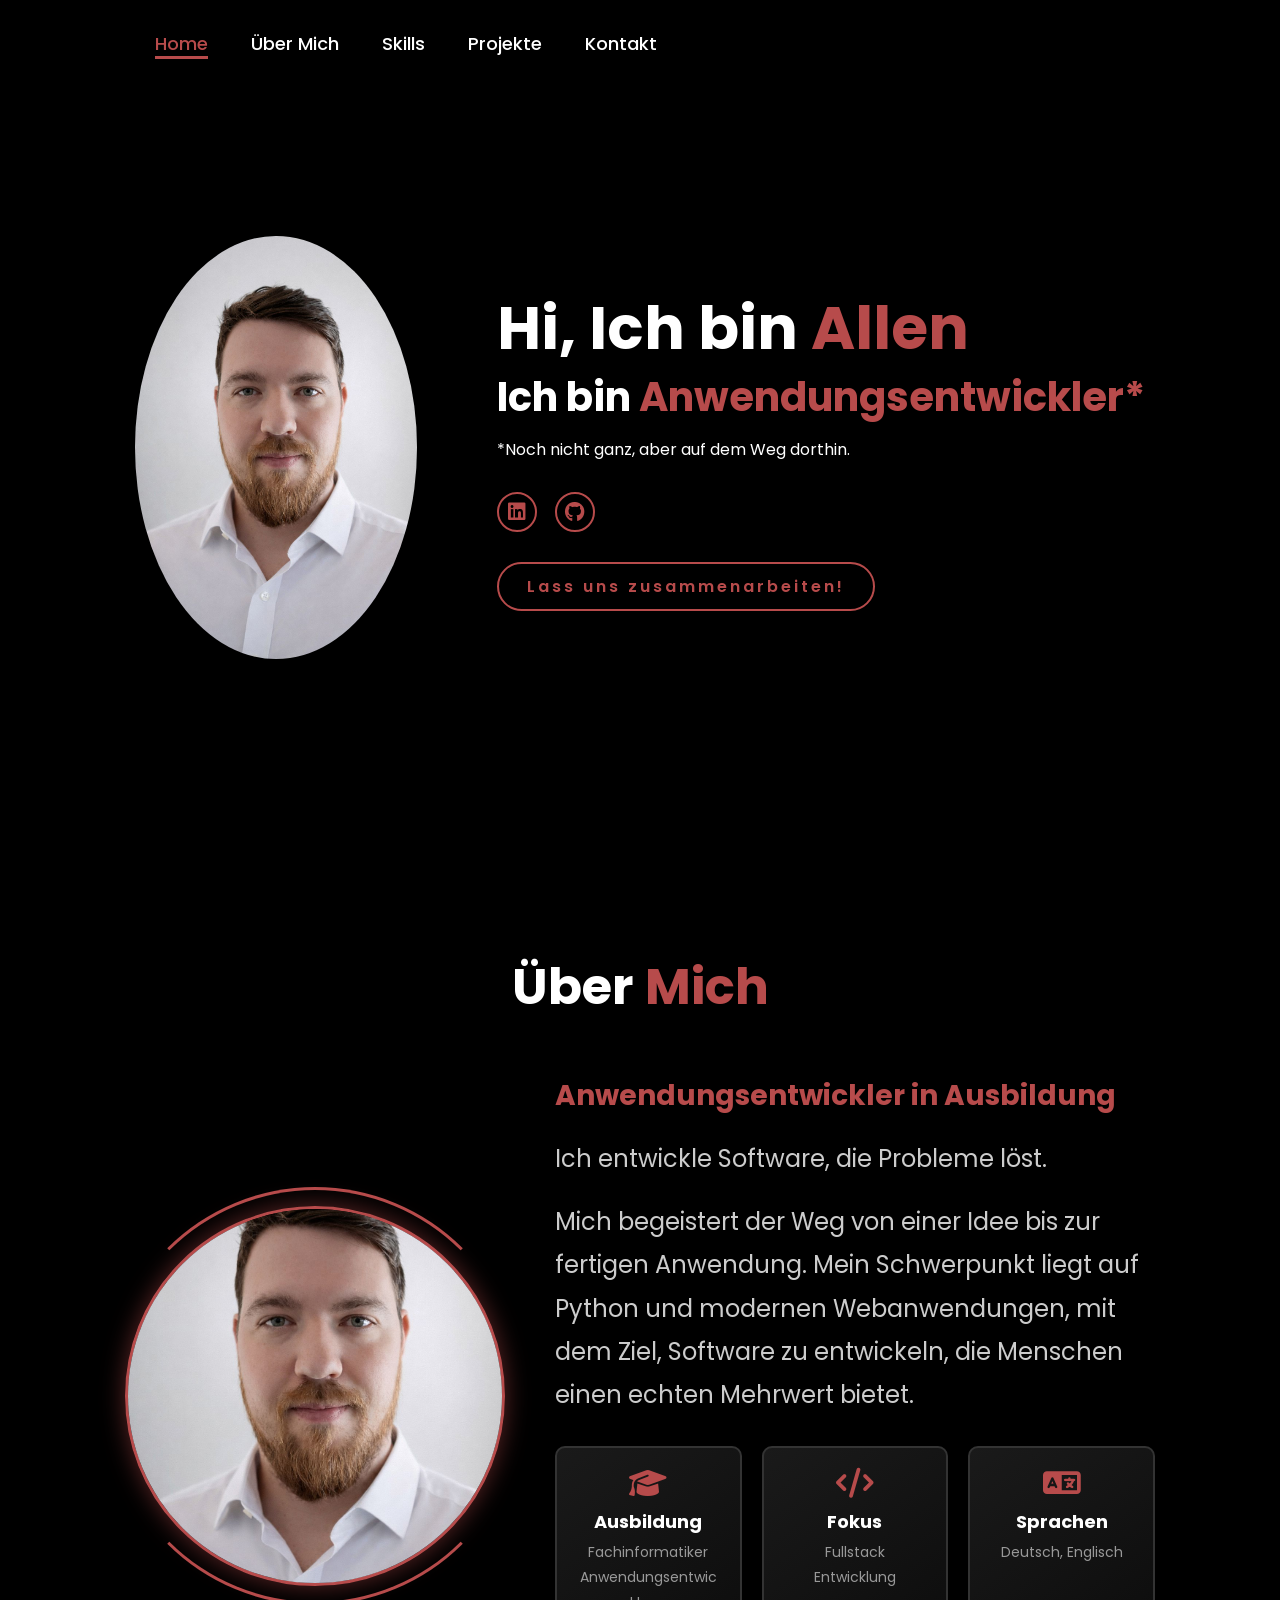
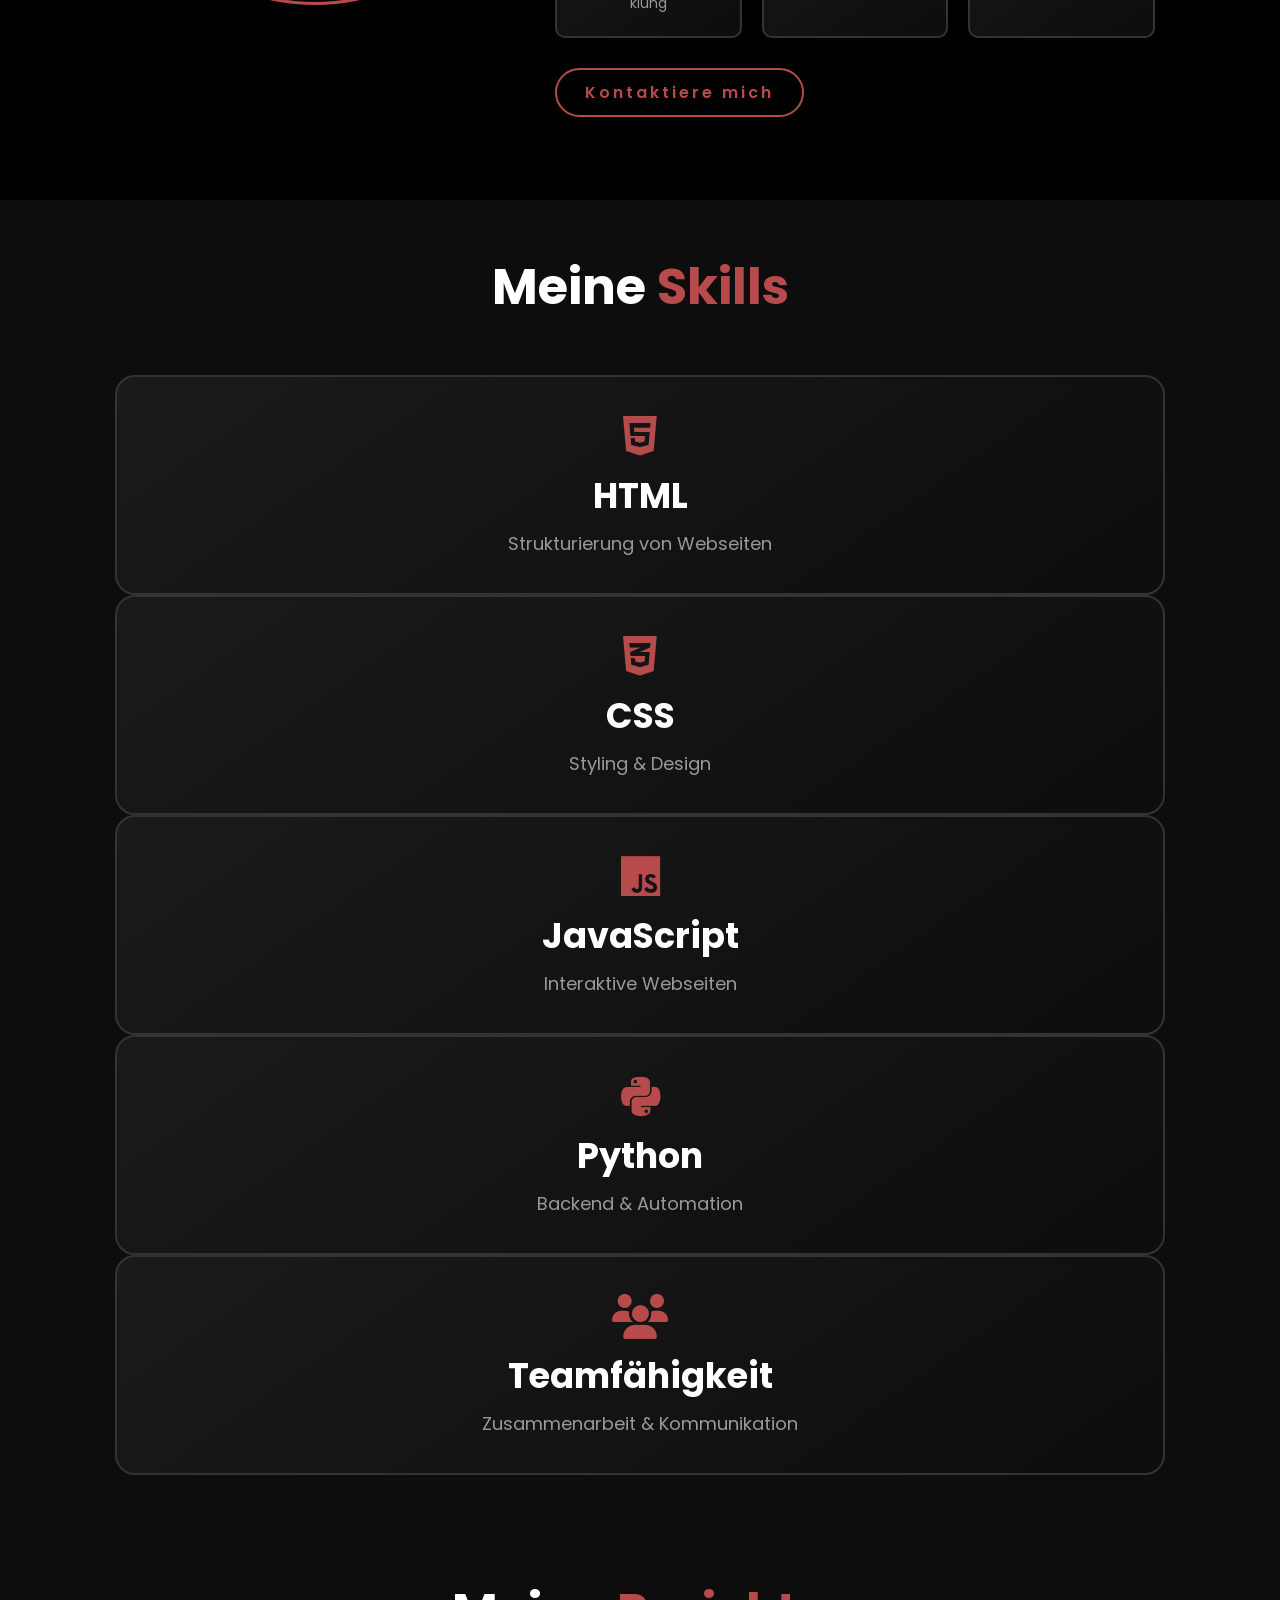
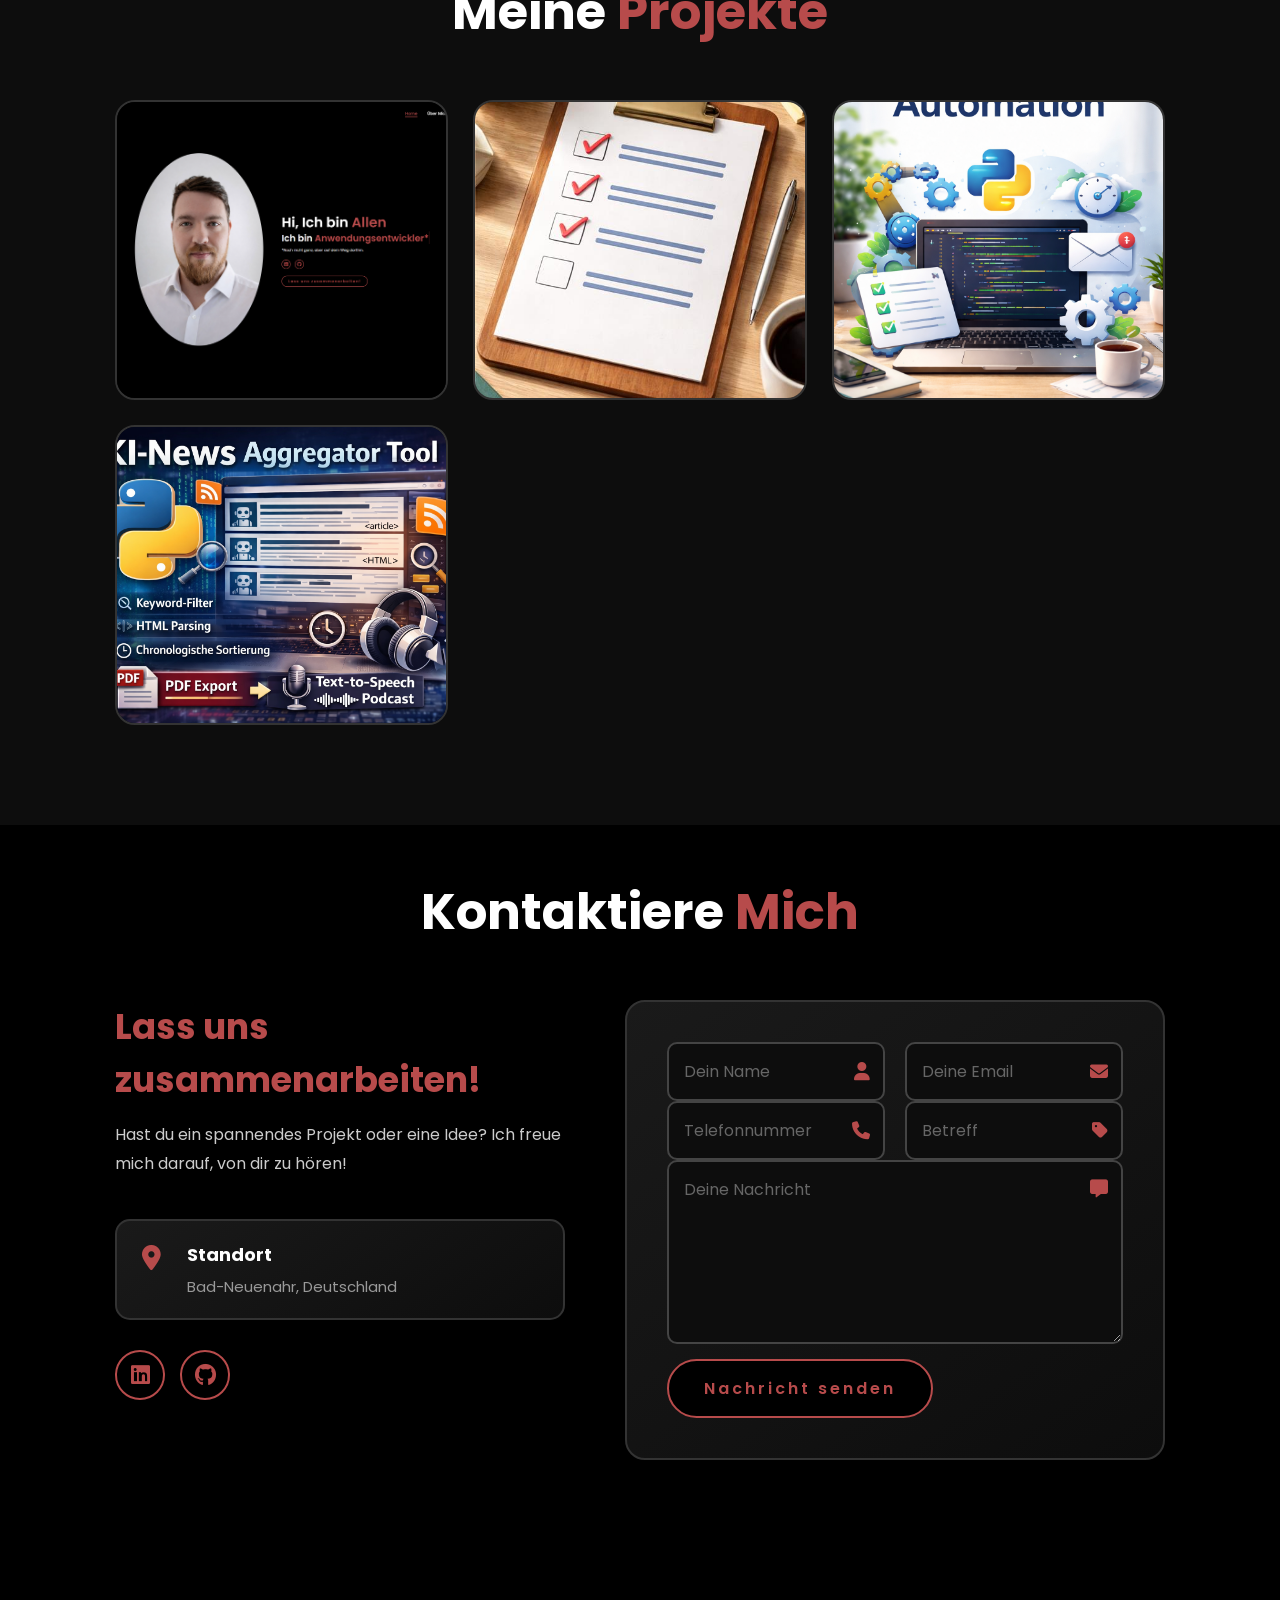
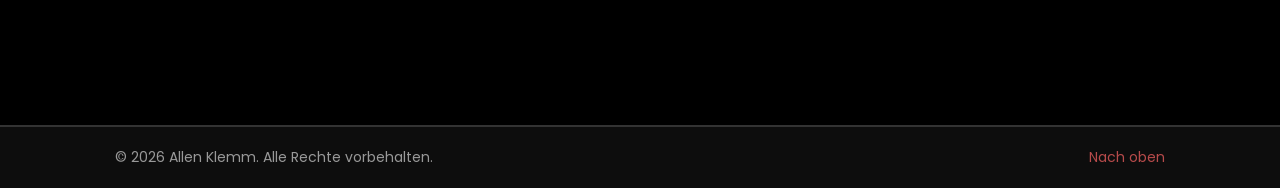
==== commit 91bcbd1f: "Refactor about section content for clarity and conciseness" ====
--- a/index.html
+++ b/index.html
@@ -62,14 +62,10 @@
             <div class="about-content">
                 <h3>Anwendungsentwickler in Ausbildung</h3>
                 <p>
-                    Hallo! Ich bin Allen und befinde mich aktuell in der Umschulung zum Fachinformatiker 
-                    für Anwendungsentwicklung. Mein Fokus liegt in der Entwicklung von modernen 
-                    Webanwendungen und der Lösung komplexer Probleme durch Code.
+                    Ich entwickle Software, die Probleme löst.
                 </p>
                 <p>
-                    Mit einem Fokus auf Frontend-Technologien wie HTML, CSS und JavaScript sowie 
-                    Backend-Kenntnissen in Python entwickle ich gerne kreative und funktionale Lösungen. 
-                    Ich bin motiviert, ständig Neues zu lernen und meine Fähigkeiten weiterzuentwickeln.
+                    Mich begeistert der Weg von einer Idee bis zur fertigen Anwendung. Mein Schwerpunkt liegt auf Python und modernen Webanwendungen, mit dem Ziel, Software zu entwickeln, die Menschen einen echten Mehrwert bietet.
                 </p>
                 
                 <div class="about-info">
@@ -144,7 +140,7 @@
                     <p>Interaktive Webseiten</p>
                 </div>
                 <div class="card-back">
-                    <div class="percentage-circle" style="--percentage:300">
+                    <div class="percentage-circle" style="--percentage:30">
                         <svg width="120" height="120">
                             <circle class="circle-bg" cx="50" cy="50" r="45"></circle>
                             <circle class="circle-progress" cx="50" cy="50" r="45"></circle>
@@ -220,7 +216,7 @@
                     <h4>To-Do App</h4>
                     <p>Eine interaktive To-Do Liste mit lokaler Speicherung, erstellt mit JavaScript und modernem CSS.</p>
                     <div class="projekt-links">
-                        <a href="#"><i class="fa-solid fa-link"></i></a>
+                        <!-- <a href="#"><i class="fa-solid fa-link"></i></a> -->
                         <a href="#"><i class="fa-brands fa-github"></i></a>
                     </div>
                 </div>
@@ -233,7 +229,7 @@
                     <h4>Python Automation</h4>
                     <p>Automatisierungs-Scripts für wiederkehrende Aufgaben, entwickelt mit Python.</p>
                     <div class="projekt-links">
-                        <a href="#"><i class="fa-solid fa-link"></i></a>
+                        <!-- <a href="#"><i class="fa-solid fa-link"></i></a> -->
                         <a href="#"><i class="fa-brands fa-github"></i></a>
                     </div>
                 </div>
@@ -243,10 +239,10 @@
                 <div class="projekt-box">
                 <img src="Resources/AI_news_aggregator.png" alt="Projekt 4">
                 <div class="projekt-layer">
-                    <h4>AI News Scraper</h4>
-                    <p>Automatisiertes Python-Tool zur täglichen Aggregation und Filterung von KI-News aus 7 RSS-Quellen. Intelligente Keyword-basierte Filterung, HTML-Parsing und chronologische Sortierung. Geplante Erweiterung um PDF-Export und Text-to-Speech für Podcast-Format.</p>
-                    <div class="projekt-links">
-                        <a href="#"><i class="fa-solid fa-link"></i></a>
+                    <h3>AI News Scraper</h3>
+                    <p>Automatisiertes Python-Tool zur täglichen Aggregation und Filterung von KI-News aus 7 RSS-Quellen. Keyword-basierte Filterung, HTML-Parsing und chronologische Sortierung. Geplante Erweiterung um PDF-Export und Text-to-Speech für Podcast-Format.</p>
+                    <div class="projekt-links">
+                        <!-- <a href="#"><i class="fa-solid fa-link"></i></a> -->
                         <a href="https://github.com/Voidelele/ai-news-aggregator"><i class="fa-brands fa-github"></i></a>
                     </div>
                 </div>
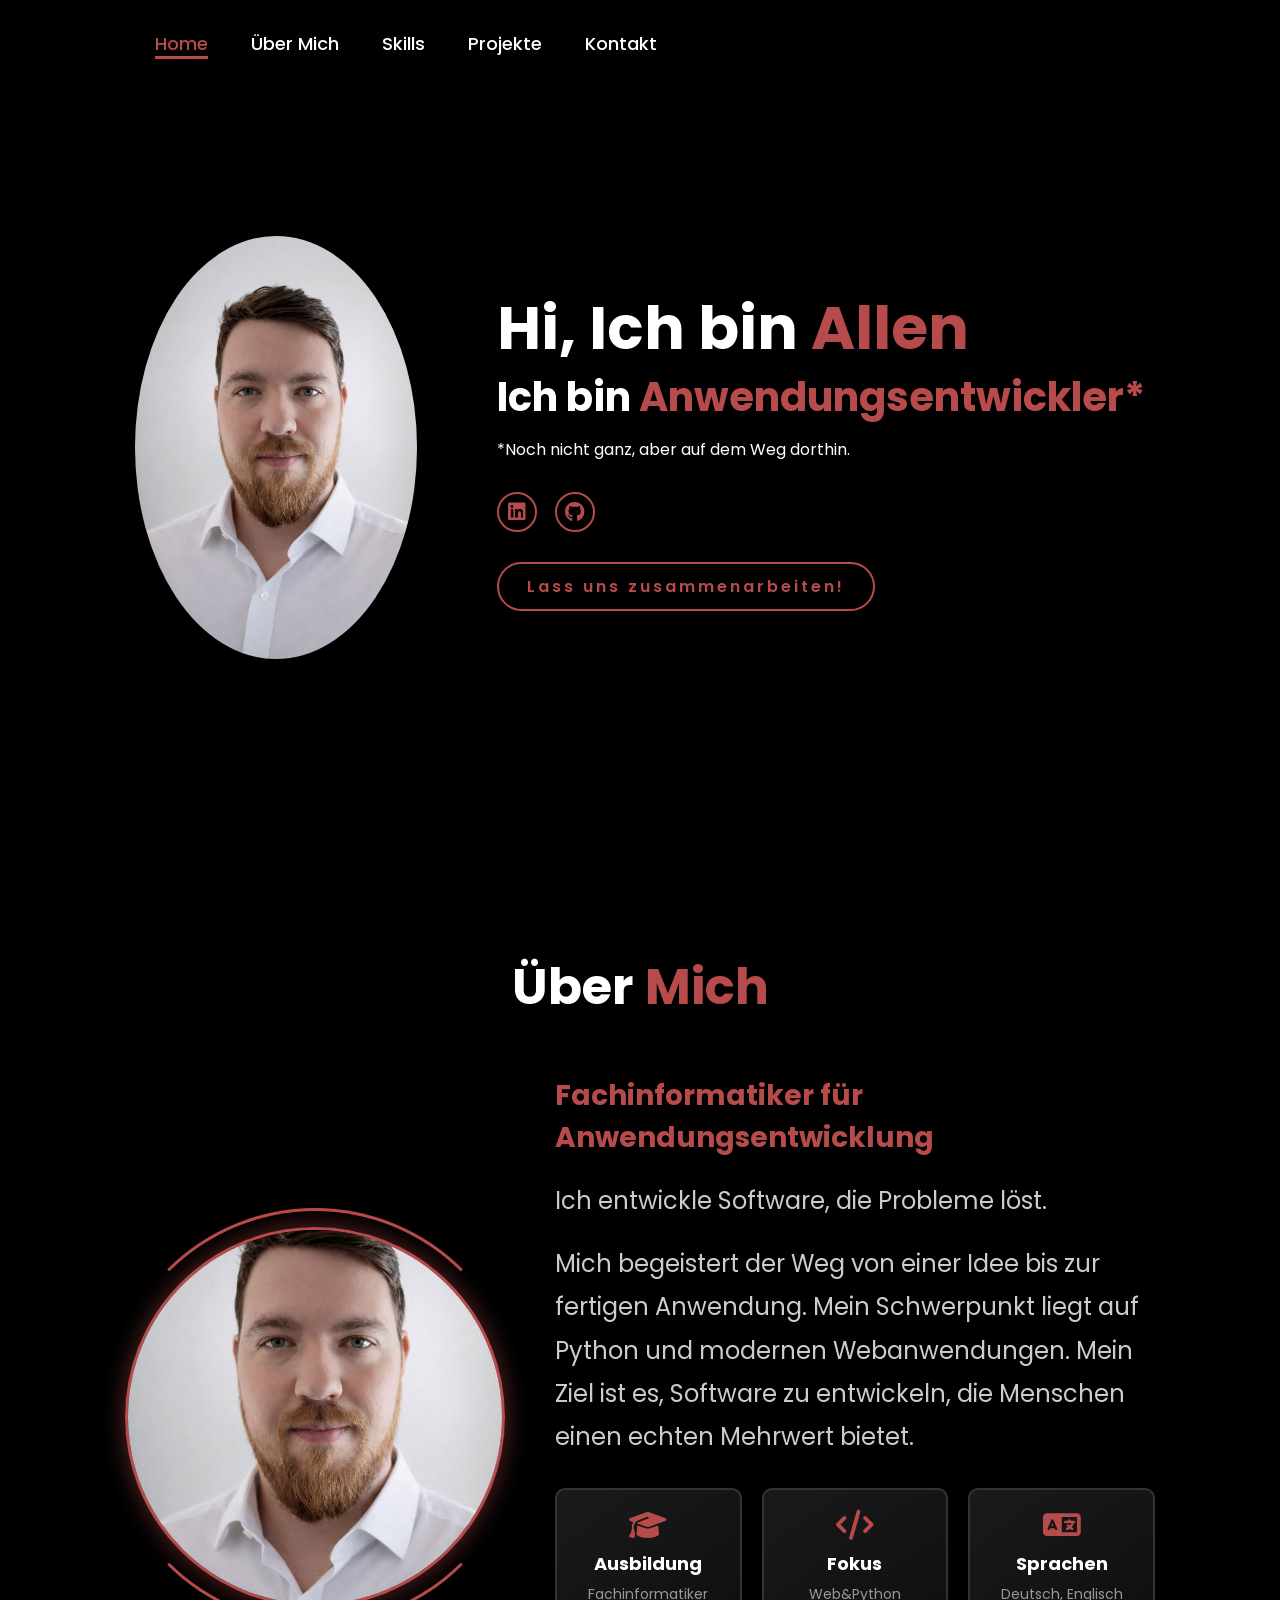
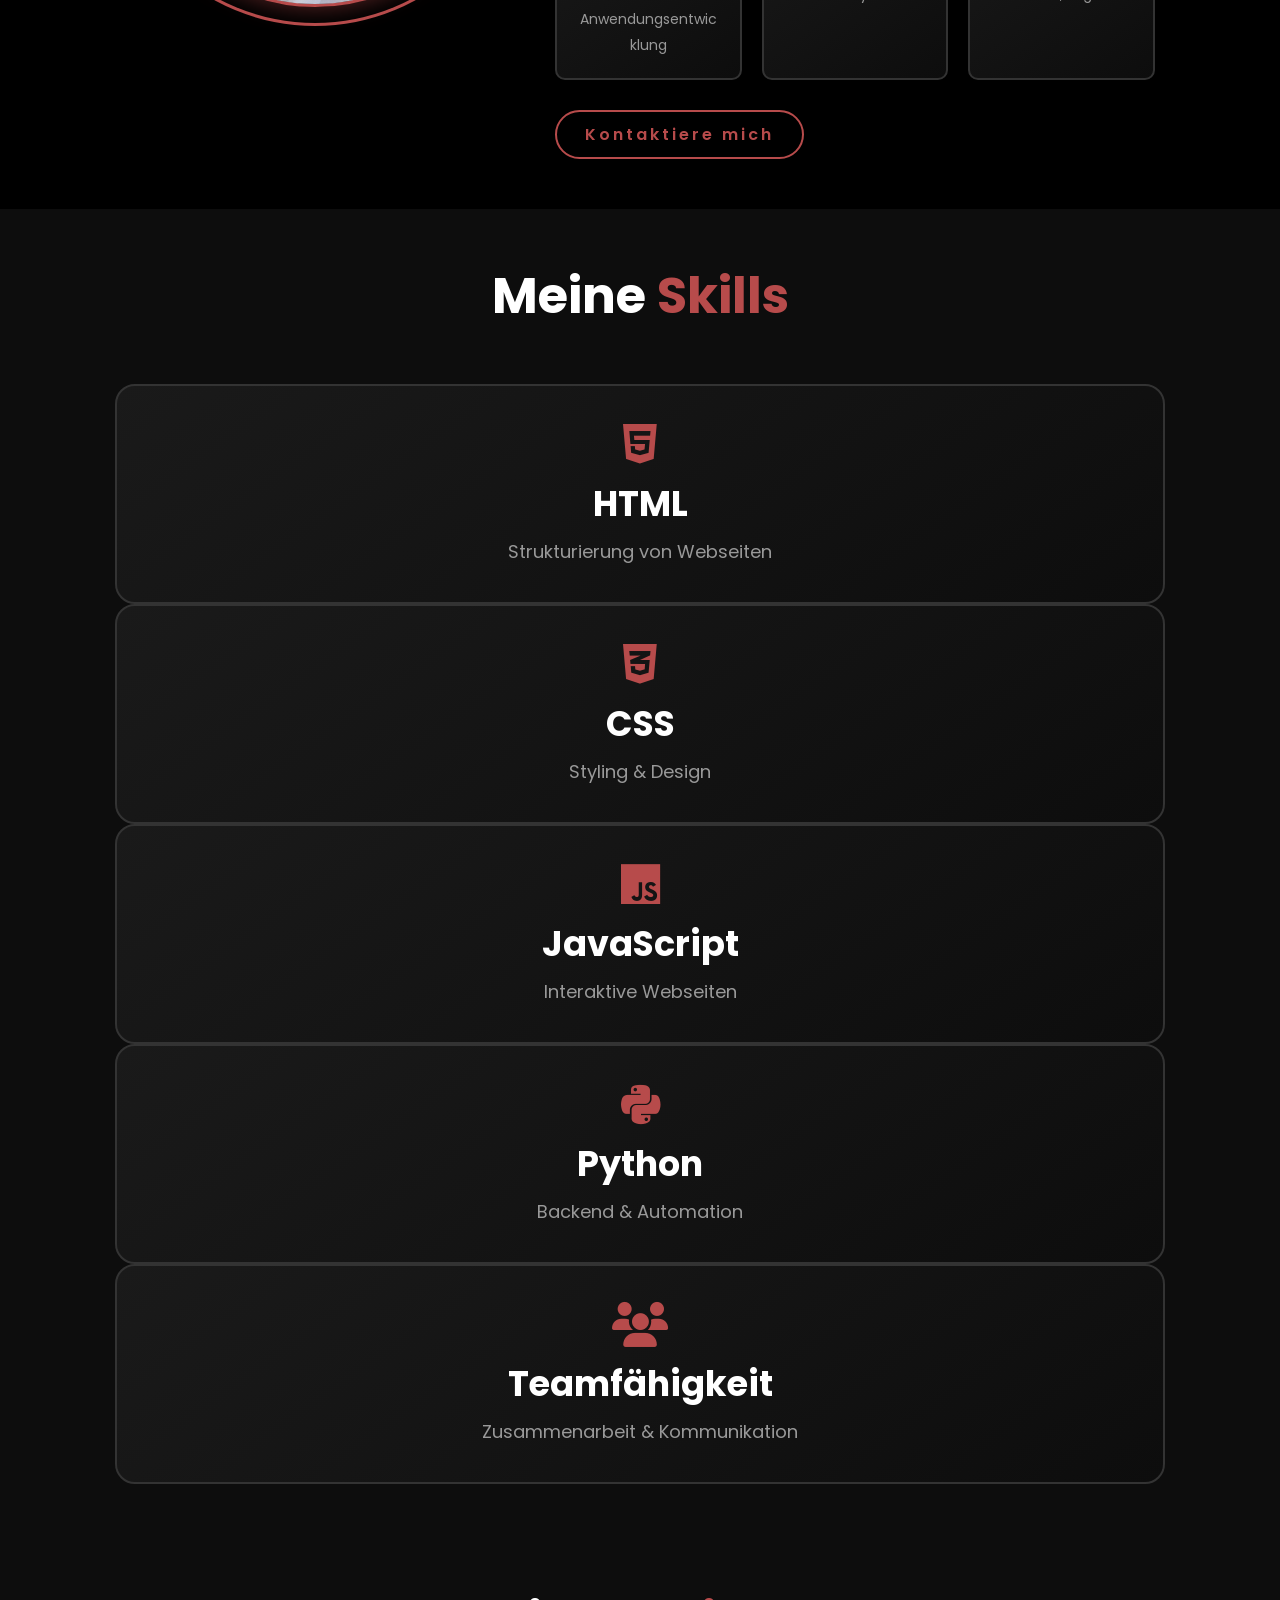
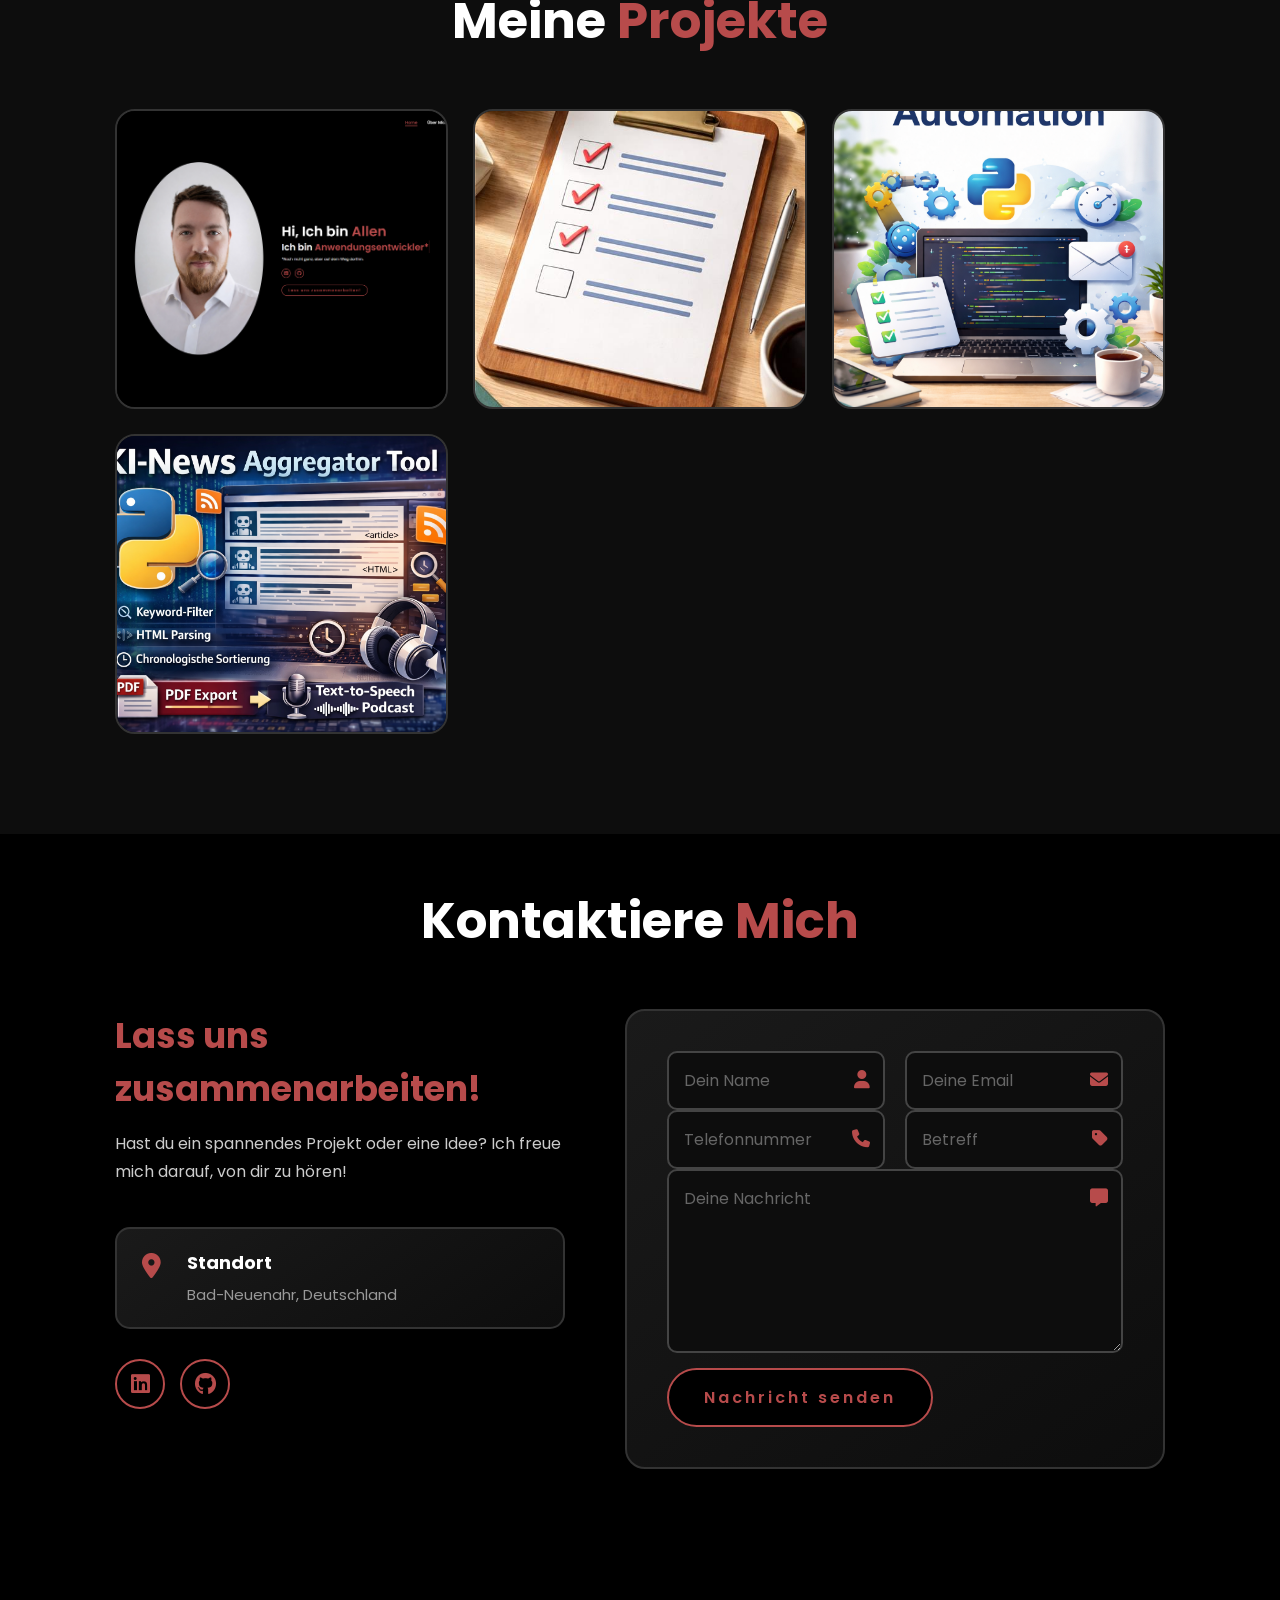
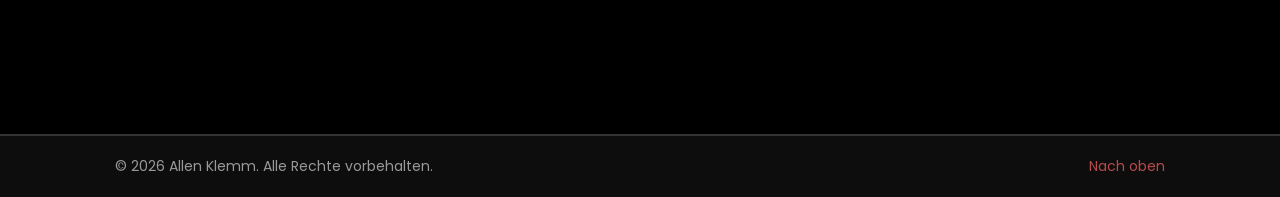
==== commit 810b4599: "Update about section for improved clarity and specificity" ====
--- a/index.html
+++ b/index.html
@@ -60,12 +60,14 @@
             </div>
             
             <div class="about-content">
-                <h3>Anwendungsentwickler in Ausbildung</h3>
+                <h3>Fachinformatiker für Anwendungsentwicklung</h3>
                 <p>
                     Ich entwickle Software, die Probleme löst.
                 </p>
                 <p>
-                    Mich begeistert der Weg von einer Idee bis zur fertigen Anwendung. Mein Schwerpunkt liegt auf Python und modernen Webanwendungen, mit dem Ziel, Software zu entwickeln, die Menschen einen echten Mehrwert bietet.
+                    Mich begeistert der Weg von einer Idee bis zur fertigen Anwendung.
+                    Mein Schwerpunkt liegt auf Python und modernen Webanwendungen.
+                    Mein Ziel ist es, Software zu entwickeln, die Menschen einen echten Mehrwert bietet.
                 </p>
                 
                 <div class="about-info">
@@ -77,7 +79,7 @@
                     <div class="info-box">
                         <i class="fa-solid fa-code"></i>
                         <h4>Fokus</h4>
-                        <p>Fullstack Entwicklung</p>
+                        <p>Web&Python</p>
                     </div>
                     <div class="info-box">
                         <i class="fa-solid fa-language"></i>
